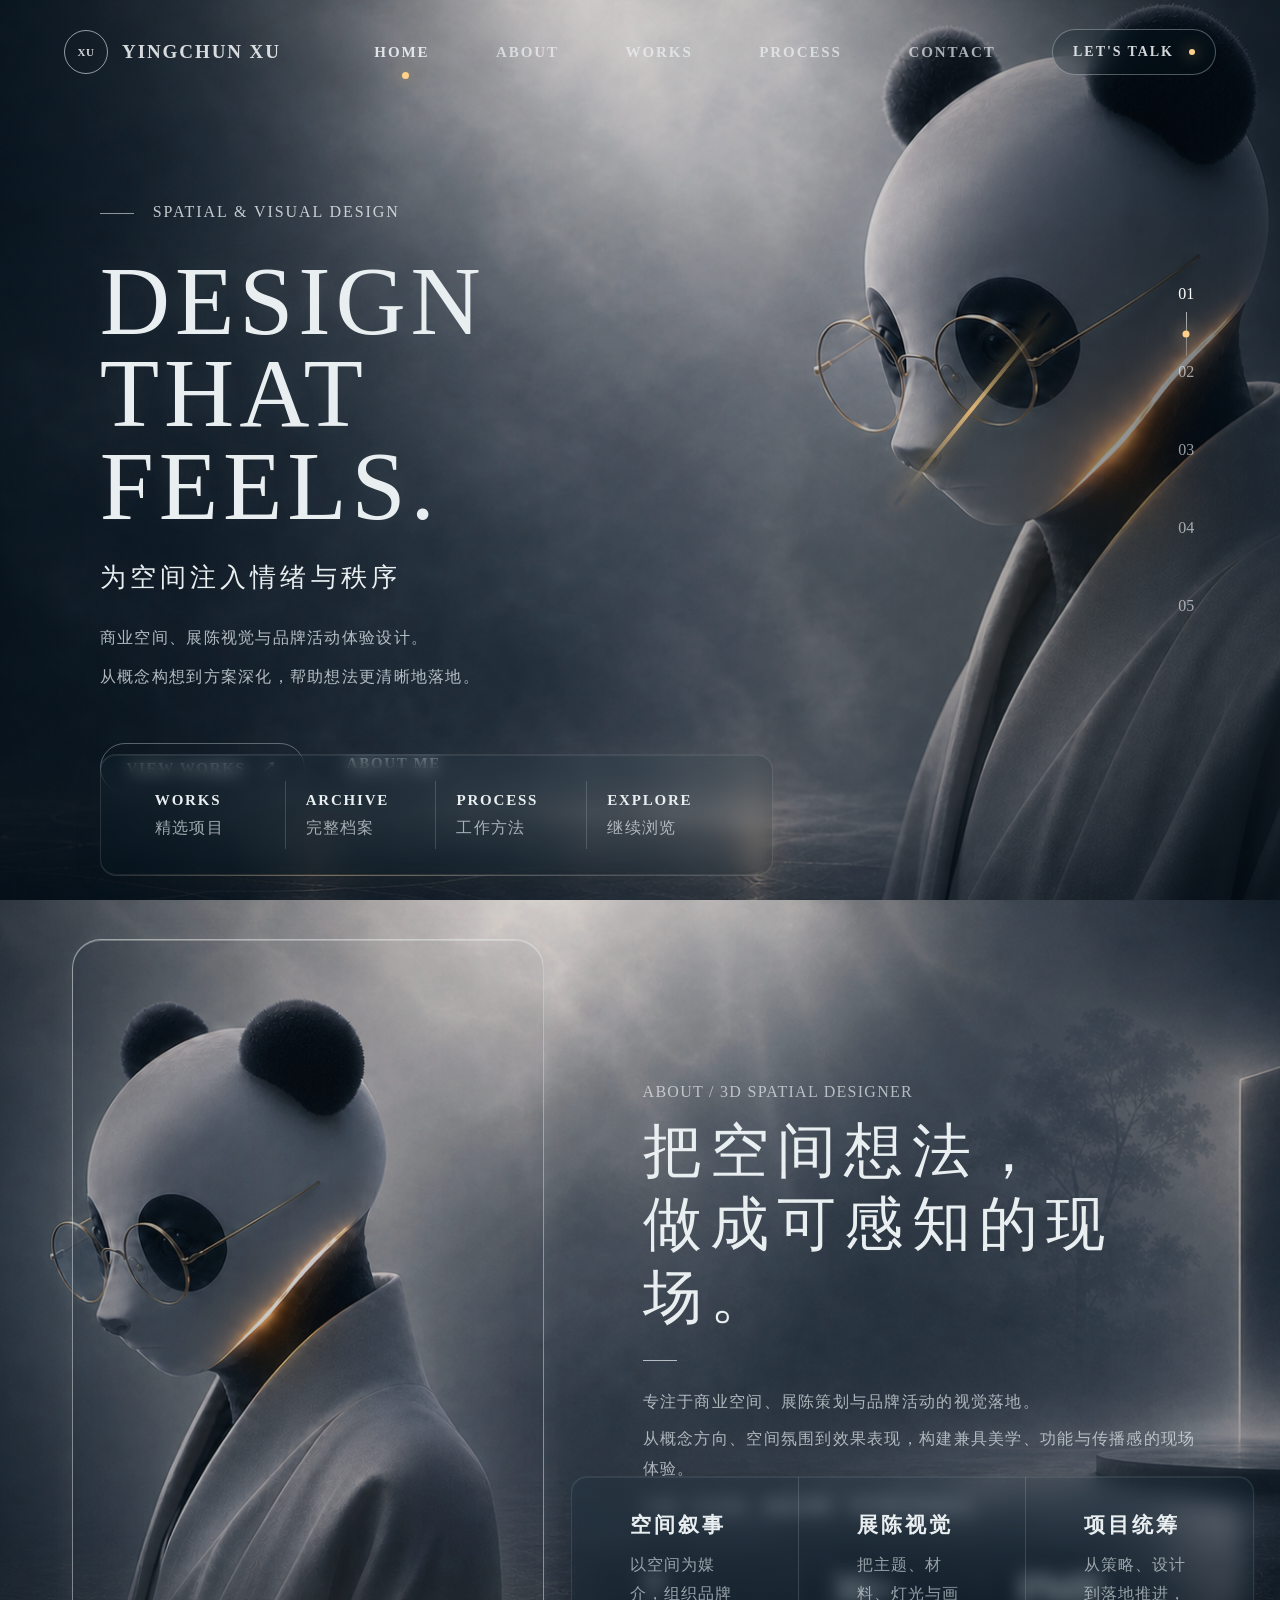
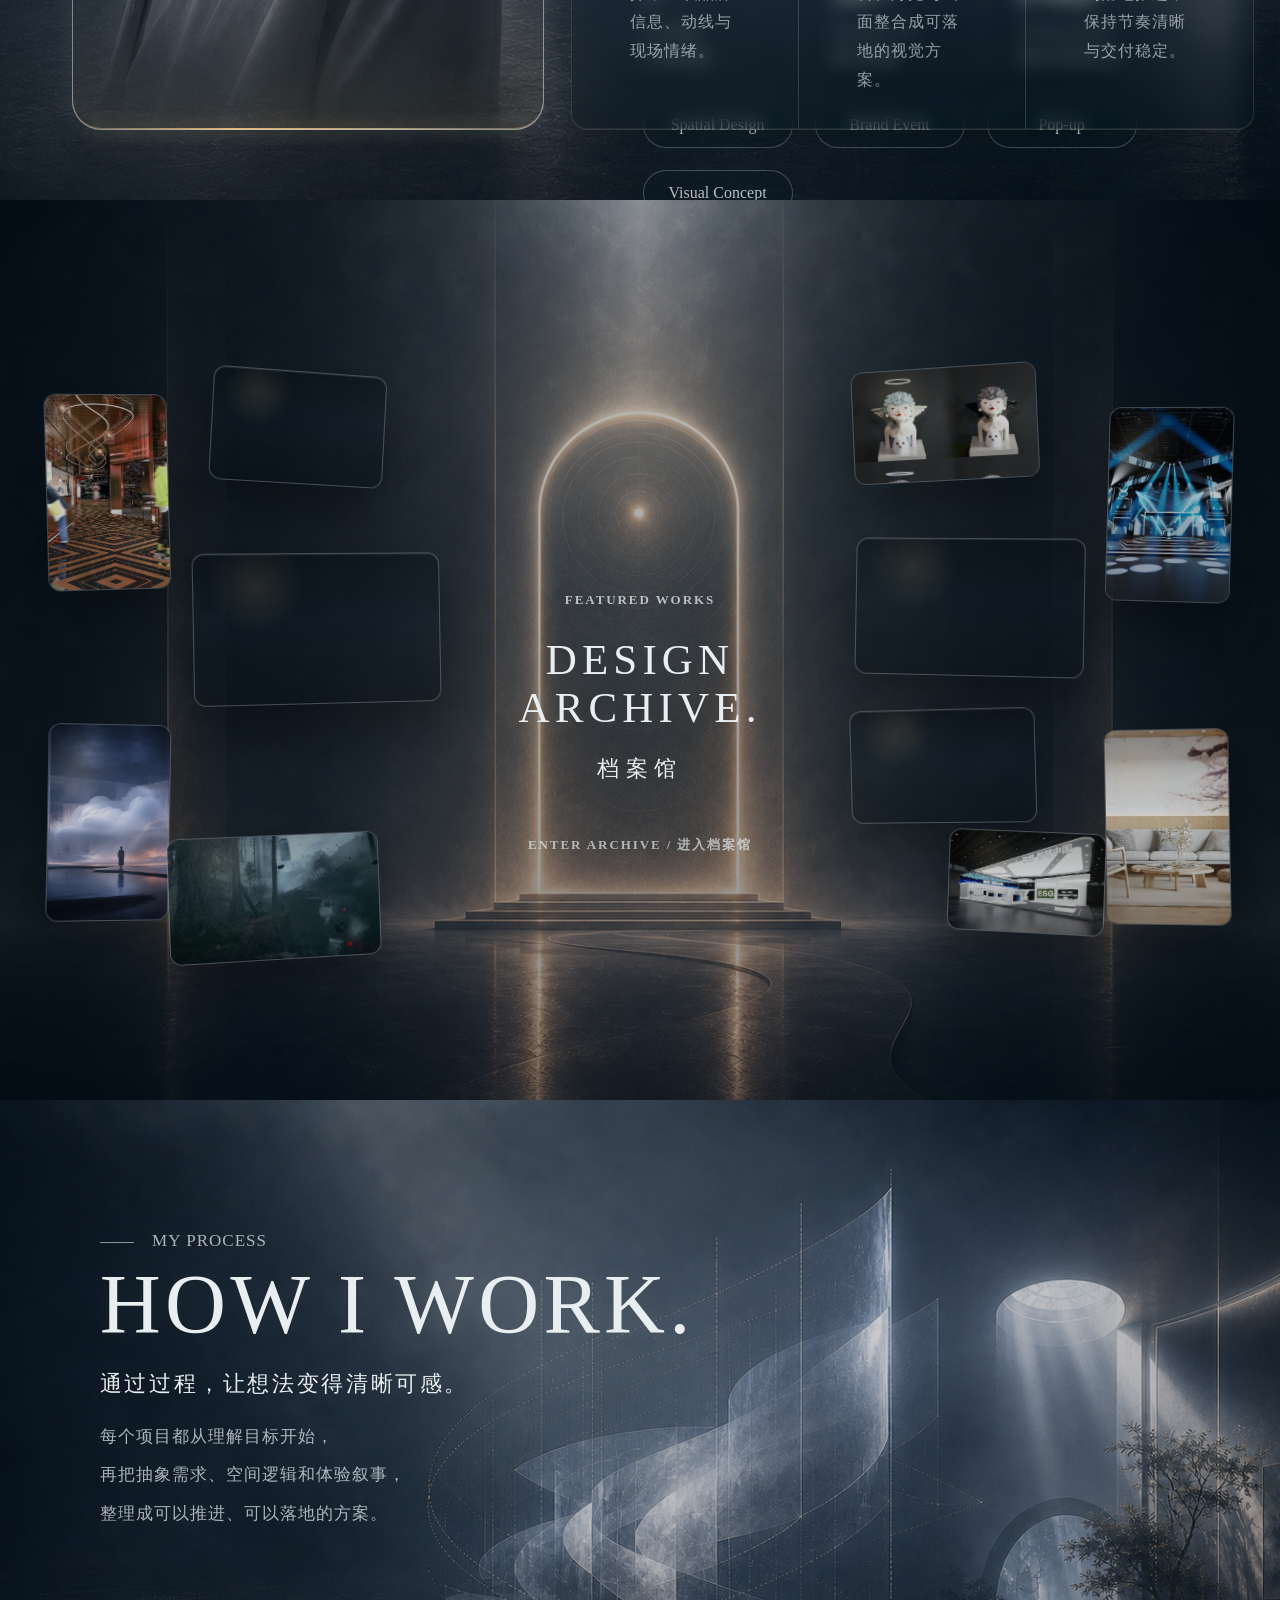
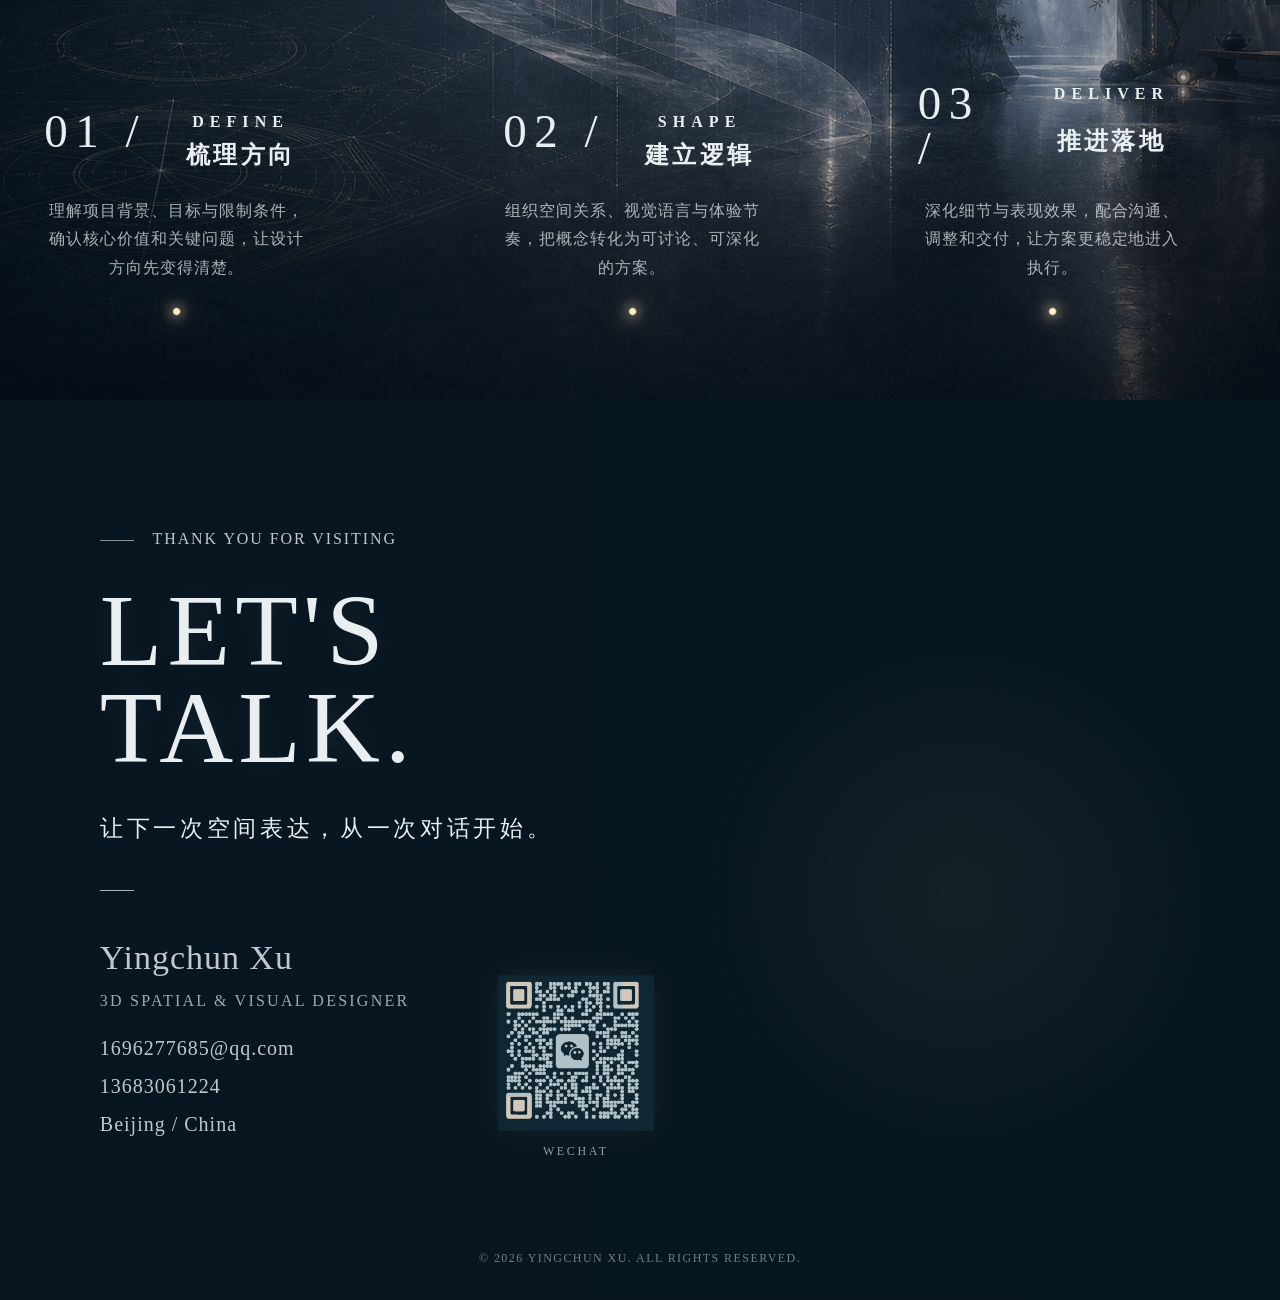
==== index.html @ 5edb61c0 "Initial website upload" ====
<!doctype html>
<html lang="zh-CN">
  <head>
    <meta charset="UTF-8" />
    <meta name="viewport" content="width=device-width, initial-scale=1.0" />
    <title>Yingchun Xu | Spatial & Visual Designer</title>
    <link rel="preload" as="image" href="assets/generated/home-bg-clean-v3.png" fetchpriority="high" />
    <link rel="stylesheet" href="styles.css" />
  </head>
  <body>
    <header class="site-header">
      <a class="brand" href="#home" aria-label="Yingchun Xu home">
        <span class="brand-mark">XU</span>
        <span>YINGCHUN XU</span>
      </a>
      <nav class="main-nav" aria-label="Main navigation">
        <a href="#home">HOME</a>
        <a href="#about">ABOUT</a>
        <a href="#works">WORKS</a>
        <a href="#process">PROCESS</a>
        <a href="#contact">CONTACT</a>
      </nav>
      <a class="talk-link" href="#contact">LET'S TALK <i></i></a>
    </header>

    <aside class="page-index" aria-label="Page progress">
      <a href="#home" data-index="home">01</a>
      <a href="#about" data-index="about">02</a>
      <a href="#works" data-index="works">03</a>
      <a href="#process" data-index="process">04</a>
      <a href="#contact" data-index="contact">05</a>
    </aside>

    <main>
      <section id="home" class="screen home-screen" data-page="home">
        <img class="section-bg home-bg" src="assets/generated/home-bg-clean-v3.png" alt="" decoding="async" fetchpriority="high" />
        <div class="panda-effects" aria-hidden="true">
          <span class="glasses-sweep"></span>
          <span class="neck-breath"></span>
        </div>
        <div class="hero-copy">
          <p class="kicker"><span></span> SPATIAL &amp; VISUAL DESIGN</p>
          <h1 class="hover-title">DESIGN<br />THAT FEELS.</h1>
          <h2>为空间注入情绪与秩序</h2>
          <p class="body-copy">商业空间、展陈视觉与品牌活动体验设计。</p>
          <p class="body-copy">从概念构想到方案深化，帮助想法更清晰地落地。</p>
          <div class="hero-actions">
            <a class="pill-button glow-target" href="#works">VIEW WORKS <span>↗</span></a>
            <a class="line-button" href="#about">ABOUT ME</a>
          </div>
        </div>
        <div class="home-guide compact-guide" aria-label="Site guide">
          <a href="#works"><strong>WORKS</strong><span>精选项目</span></a>
          <a href="archive.html"><strong>ARCHIVE</strong><span>完整档案</span></a>
          <a href="#process"><strong>PROCESS</strong><span>工作方法</span></a>
          <a href="#about"><strong>EXPLORE</strong><span>继续浏览</span></a>
        </div>
      </section>

      <section id="about" class="screen about-screen" data-page="about">
        <img class="section-bg" src="assets/generated/about-bg-clean-v4.png" alt="" loading="lazy" decoding="async" />
        <span class="about-portrait-frame" aria-hidden="true"></span>
        <div class="about-copy">
          <p class="kicker">ABOUT / 3D SPATIAL DESIGNER</p>
          <h2 class="hover-title">把空间想法，<br />做成可感知的现场。</h2>
          <i class="short-rule"></i>
          <p>专注于商业空间、展陈策划与品牌活动的视觉落地。</p>
          <p>从概念方向、空间氛围到效果表现，构建兼具美学、功能与传播感的现场体验。</p>
          <p>让每一次呈现，都更清晰、更准确地被看见。</p>
          <div class="about-stats">
            <article><strong>7</strong><span>YEARS<br />行业经验</span></article>
            <article><strong>30+</strong><span>PROJECTS<br />项目经验</span></article>
            <article><strong>PMP</strong><span>CERTIFIED<br />项目管理认证</span></article>
          </div>
          <div class="tag-row">
            <span>Spatial Design</span>
            <span>Brand Event</span>
            <span>Pop-up</span>
            <span>Visual Concept</span>
          </div>
        </div>
        <div class="capability-panel">
          <article><strong>空间叙事</strong><p>以空间为媒介，组织品牌信息、动线与现场情绪。</p></article>
          <article><strong>展陈视觉</strong><p>把主题、材料、灯光与画面整合成可落地的视觉方案。</p></article>
          <article><strong>项目统筹</strong><p>从策略、设计到落地推进，保持节奏清晰与交付稳定。</p></article>
        </div>
      </section>

      <section id="works" class="screen works-screen" data-page="works">
        <img class="section-bg" src="assets/generated/works-door-clean.png" alt="" loading="lazy" decoding="async" />
        <button class="archive-gate glow-target" type="button" aria-label="Enter design archive">
          <span class="gate-dot"></span>
          <small>FEATURED WORKS</small>
          <strong class="hover-title">DESIGN<br />ARCHIVE.</strong>
          <em>档案馆</em>
          <b>ENTER ARCHIVE / 进入档案馆</b>
        </button>
        <div class="featured-cloud" aria-label="Featured works">
          <article class="work-card pos-1"><img src="assets/featured/optimized/work-01-stage.jpg" data-full="assets/featured/图片1.png" alt="Stage design featured work" loading="lazy" decoding="async" /><span>01 STAGE DESIGN</span><b>舞台视觉</b></article>
          <article class="work-card pos-2"><img src="assets/featured/optimized/work-02-retail.jpg" data-full="assets/featured/图片10.png" alt="Retail space featured work" loading="lazy" decoding="async" /><span>02 RETAIL SPACE</span><b>零售空间</b></article>
          <article class="work-card pos-3"><img src="assets/featured/optimized/work-03-concept.jpg" data-full="assets/featured/ChatGPT Image 2026年6月30日 18_37_00 (1).png" alt="Concept space featured work" loading="lazy" decoding="async" /><span>03 CONCEPT SPACE</span><b>概念空间</b></article>
          <article class="work-card pos-4"><img src="assets/featured/optimized/work-04-ue5.jpg" data-full="assets/featured/ChatGPT Image 2026年6月30日 17_38_54 (3).png" alt="UE5 vision featured work" loading="lazy" decoding="async" /><span>04 UE5 VISION</span><b>视觉实验</b></article>
          <article class="work-card pos-5"><img src="assets/featured/optimized/work-05-popup.jpg" data-full="assets/featured/movie_00378.png" alt="Pop-up store featured work" loading="lazy" decoding="async" /><span>05 POP-UP STORE</span><b>快闪体验</b></article>
          <article class="work-card pos-6"><img src="assets/featured/optimized/work-06-summit.jpg" data-full="assets/featured/图片13.png" alt="Summit space featured work" loading="lazy" decoding="async" /><span>06 SUMMIT SPACE</span><b>峰会空间</b></article>
          <article class="work-card pos-7"><img src="assets/featured/optimized/work-07-event.jpg" data-full="assets/featured/图片8.png" alt="Brand event featured work" loading="lazy" decoding="async" /><span>07 BRAND EVENT</span><b>品牌活动</b></article>
          <article class="work-card pos-8"><img src="assets/featured/optimized/work-08-culture.jpg" data-full="assets/featured/Camera0091_09_第二空间0001_0000(2).jpg" alt="Culture retail featured work" loading="lazy" decoding="async" /><span>08 CULTURE RETAIL</span><b>文化商业</b></article>
          <article class="work-card pos-9"><img src="assets/featured/optimized/work-09-experience.jpg" data-full="assets/featured/图片12.png" alt="Experience space featured work" loading="lazy" decoding="async" /><span>09 EXPERIENCE SPACE</span><b>体验空间</b></article>
          <article class="work-card pos-10"><img src="assets/featured/optimized/work-10-exhibition.jpg" data-full="assets/featured/图片11.png" alt="Exhibition space featured work" loading="lazy" decoding="async" /><span>10 EXHIBITION</span><b>展陈空间</b></article>
          <article class="work-card pos-11"><img src="assets/featured/optimized/work-11-installation.jpg" data-full="assets/featured/图片6.png" alt="Installation featured work" loading="lazy" decoding="async" /><span>11 INSTALLATION</span><b>艺术装置</b></article>
        </div>
      </section>

      <section id="process" class="screen process-screen" data-page="process">
        <img class="section-bg" src="assets/generated/process-bg-clean-v4.png" alt="" loading="lazy" decoding="async" />
        <div class="process-copy">
          <p class="kicker"><span></span> MY PROCESS</p>
          <h2 class="hover-title">HOW I WORK.</h2>
          <h3>通过过程，让想法变得清晰可感。</h3>
          <p>每个项目都从理解目标开始，</p>
          <p>再把抽象需求、空间逻辑和体验叙事，</p>
          <p>整理成可以推进、可以落地的方案。</p>
        </div>
        <div class="process-line"></div>
        <div class="steps">
          <article><span>01 /</span><strong>DEFINE</strong><b>梳理方向</b><p>理解项目背景、目标与限制条件，确认核心价值和关键问题，让设计方向先变得清楚。</p></article>
          <article><span>02 /</span><strong>SHAPE</strong><b>建立逻辑</b><p>组织空间关系、视觉语言与体验节奏，把概念转化为可讨论、可深化的方案。</p></article>
          <article><span>03 /</span><strong>DELIVER</strong><b>推进落地</b><p>深化细节与表现效果，配合沟通、调整和交付，让方案更稳定地进入执行。</p></article>
        </div>
      </section>

      <section id="contact" class="screen contact-screen" data-page="contact">
        <img class="section-bg" src="assets/generated/contact-clean.png" alt="" loading="lazy" decoding="async" />
        <div class="contact-copy">
          <p class="kicker"><span></span> THANK YOU FOR VISITING</p>
          <h2 class="hover-title">LET'S<br />TALK.</h2>
          <h3>让下一次空间表达，从一次对话开始。</h3>
          <i class="short-rule"></i>
          <div class="contact-grid">
            <div class="contact-info">
              <strong>Yingchun Xu</strong>
              <span>3D SPATIAL &amp; VISUAL DESIGNER</span>
              <a href="mailto:1696277685@qq.com">1696277685@qq.com</a>
              <a href="tel:13683061224">13683061224</a>
              <p>Beijing / China</p>
            </div>
            <div class="qr-card">
              <img src="assets/processed/wechat-qr-clean.png" alt="WeChat QR code" loading="lazy" decoding="async" />
              <span>WECHAT</span>
            </div>
          </div>
        </div>
        <footer>© 2026 YINGCHUN XU. ALL RIGHTS RESERVED.</footer>
      </section>
    </main>

    <div class="ripple-transition" aria-hidden="true"></div>
    <div class="work-lightbox" aria-hidden="true">
      <button class="work-lightbox-close" type="button" aria-label="Close preview">CLOSE</button>
      <img alt="" />
    </div>
    <script src="script.js"></script>
  </body>
</html>
---- styles.css ----
:root {
  --bg: #071722;
  --bg-2: #102736;
  --text: #e9eef0;
  --muted: rgba(232, 237, 240, 0.66);
  --faint: rgba(232, 237, 240, 0.26);
  --line: rgba(222, 231, 235, 0.19);
  --panel: rgba(8, 25, 36, 0.24);
  --panel-strong: rgba(9, 28, 40, 0.36);
  --gold: #ffd18a;
  --gold-soft: rgba(255, 209, 138, 0.5);
  --scene-filter: saturate(0.82) contrast(0.98) brightness(0.92);
  --serif: Didot, "Bodoni 72", "Times New Roman", "Noto Serif SC", SimSun, serif;
  --sans: "Trajan Pro", "Times New Roman", "Noto Serif SC", SimSun, serif;
}

* {
  box-sizing: border-box;
}

html {
  scroll-behavior: smooth;
  background: var(--bg);
}

body {
  margin: 0;
  color: var(--text);
  font-family: var(--serif);
  background:
    radial-gradient(circle at 50% 7%, rgba(173, 184, 188, 0.24), transparent 30%),
    radial-gradient(circle at 84% 76%, rgba(255, 209, 138, 0.08), transparent 26%),
    linear-gradient(140deg, #071722 0%, #102736 56%, #06131c 100%);
  overflow-x: hidden;
}

body.transitioning {
  overflow: hidden;
}

a {
  color: inherit;
  text-decoration: none;
}

img {
  display: block;
  max-width: 100%;
}

button {
  font: inherit;
}

.site-header {
  position: fixed;
  z-index: 20;
  top: 0;
  left: 0;
  right: 0;
  height: 104px;
  display: grid;
  grid-template-columns: 320px minmax(560px, 1fr) 230px;
  align-items: center;
  padding: 0 5vw;
  color: rgba(240, 244, 246, 0.88);
  letter-spacing: 0.12em;
  pointer-events: none;
}

.site-header a {
  pointer-events: auto;
}

.brand {
  display: inline-flex;
  align-items: center;
  gap: 14px;
  font-size: 19px;
  font-weight: 700;
  white-space: nowrap;
}

.brand-mark {
  width: 44px;
  height: 44px;
  border: 1px solid rgba(234, 240, 243, 0.6);
  border-radius: 50%;
  display: grid;
  place-items: center;
  font-size: 11px;
  letter-spacing: 0.04em;
  position: relative;
  transition: border-color 0.3s ease, box-shadow 0.3s ease, color 0.3s ease;
}

.brand:hover .brand-mark,
.glow-target:hover,
.talk-link:hover {
  border-color: rgba(255, 216, 156, 0.72);
  box-shadow: 0 0 22px rgba(255, 213, 146, 0.28), inset 0 0 22px rgba(255, 213, 146, 0.08);
}

.main-nav {
  justify-self: center;
  display: flex;
  gap: clamp(46px, 5.2vw, 98px);
  font-size: 15px;
  font-weight: 700;
}

.main-nav a {
  position: relative;
  opacity: 0.78;
  transition: opacity 0.25s ease;
}

.main-nav a.is-active,
.main-nav a:hover {
  opacity: 1;
}

.main-nav a.is-active::after {
  content: "";
  position: absolute;
  left: 50%;
  bottom: -18px;
  width: 7px;
  height: 7px;
  border-radius: 50%;
  background: var(--gold);
  box-shadow: 0 0 16px rgba(255, 210, 143, 0.85);
}

.talk-link {
  justify-self: end;
  min-width: 164px;
  height: 46px;
  border: 1px solid rgba(238, 244, 247, 0.32);
  border-radius: 999px;
  display: inline-flex;
  align-items: center;
  justify-content: center;
  gap: 15px;
  font-size: 14px;
  font-weight: 700;
  background: var(--panel);
  backdrop-filter: blur(12px);
}

.talk-link i {
  width: 6px;
  height: 6px;
  border-radius: 50%;
  background: var(--gold);
  box-shadow: 0 0 15px var(--gold);
}

.hover-title {
  transition: color 0.35s ease, text-shadow 0.35s ease;
}

.hover-title:hover {
  color: #ffe0ad;
  text-shadow: 0 0 22px rgba(255, 214, 151, 0.28);
}

.page-index {
  position: fixed;
  z-index: 18;
  top: 50%;
  right: 5.6vw;
  transform: translateY(-50%);
  display: flex;
  flex-direction: column;
  gap: 62px;
  align-items: center;
  font-size: 16px;
  color: rgba(237, 242, 245, 0.64);
}

.page-index a {
  width: 44px;
  line-height: 1;
  text-align: center;
  position: relative;
  transition: color 0.25s ease, transform 0.25s ease;
}

.page-index a.is-active {
  color: #fff;
  transform: none;
}

.page-index a.is-active::before {
  content: "";
  position: absolute;
  left: 50%;
  top: 26px;
  width: 1px;
  height: 44px;
  background: linear-gradient(rgba(235, 242, 246, 0.68), rgba(235, 242, 246, 0.28));
}

.page-index a.is-active::after {
  content: "";
  position: absolute;
  left: 50%;
  top: 48px;
  width: 7px;
  height: 7px;
  border-radius: 50%;
  background: var(--gold);
  box-shadow: 0 0 16px var(--gold);
  transform: translate(-50%, -50%);
}

.screen {
  min-height: 100svh;
  position: relative;
  isolation: isolate;
  overflow: hidden;
  padding: 130px 7.8vw 68px;
}

.section-bg {
  position: absolute;
  inset: 0;
  width: 100%;
  height: 100%;
  max-width: none;
  object-fit: cover;
  z-index: 0;
  filter: var(--scene-filter);
  opacity: 0.97;
}

.screen::after {
  content: "";
  position: absolute;
  inset: 0;
  z-index: 1;
  pointer-events: none;
  background:
    radial-gradient(circle at 50% 7%, rgba(237, 243, 246, 0.12), transparent 28%),
    radial-gradient(circle at 76% 68%, rgba(255, 210, 145, 0.07), transparent 24%),
    linear-gradient(90deg, rgba(4, 14, 22, 0.42), transparent 30%, transparent 67%, rgba(4, 14, 22, 0.44)),
    linear-gradient(180deg, rgba(7, 20, 30, 0.05), rgba(5, 16, 24, 0.18));
}

.kicker {
  margin: 0 0 34px;
  color: rgba(232, 238, 241, 0.82);
  letter-spacing: 0.12em;
  font-size: 16px;
  text-transform: uppercase;
}

.kicker span {
  display: inline-block;
  width: 34px;
  height: 1px;
  margin-right: 13px;
  vertical-align: middle;
  background: rgba(232, 238, 241, 0.58);
}

.short-rule {
  display: block;
  width: 34px;
  height: 1px;
  background: rgba(232, 238, 241, 0.72);
  margin: 26px 0;
}

.home-screen {
  display: flex;
  align-items: center;
  background: var(--bg);
}

.ambient {
  position: absolute;
  inset: 0;
  background: linear-gradient(90deg, rgba(5, 16, 24, 0.52) 0%, transparent 45%, rgba(6, 18, 27, 0.18) 100%);
  z-index: 2;
}

.home-bg {
  object-position: center;
}

.hero-copy,
.home-guide {
  position: relative;
  z-index: 3;
}

.hero-copy {
  width: min(42vw, 650px);
  padding-left: 0;
  margin-top: 34px;
}

.hero-copy h1,
.process-copy h2,
.contact-copy h2 {
  margin: 0;
  font-size: clamp(72px, 7.6vw, 150px);
  line-height: 0.95;
  font-weight: 400;
  letter-spacing: 0.05em;
  text-shadow: 0 0 28px rgba(255, 255, 255, 0.07);
}

.hero-copy h2 {
  margin: 28px 0 28px;
  font-size: clamp(24px, 2vw, 35px);
  font-weight: 400;
  letter-spacing: 0.16em;
}

.body-copy {
  margin: 9px 0;
  color: rgba(229, 237, 240, 0.76);
  font-size: clamp(16px, 1.05vw, 20px);
  line-height: 1.85;
  letter-spacing: 0.08em;
}

.hero-actions {
  display: flex;
  align-items: center;
  gap: 42px;
  margin-top: 52px;
  letter-spacing: 0.11em;
  font-size: 15px;
  font-weight: 700;
}

.pill-button {
  min-width: 205px;
  height: 50px;
  border: 1px solid rgba(235, 244, 247, 0.34);
  border-radius: 999px;
  display: inline-flex;
  align-items: center;
  justify-content: center;
  gap: 16px;
}

.line-button {
  padding-bottom: 8px;
  border-bottom: 1px solid rgba(236, 244, 247, 0.38);
}

.panda-effects {
  position: absolute;
  inset: 0;
  z-index: 4;
  pointer-events: none;
}

.glasses-sweep {
  display: none;
}

.glasses-sweep::before,
.glasses-sweep::after {
  content: "";
  position: absolute;
  width: 72px;
  height: 62px;
  border-radius: 50%;
  background:
    linear-gradient(108deg, transparent 32%, rgba(255,255,255,0) 42%, rgba(255,255,255,0.9) 49%, rgba(255,255,255,0.18) 54%, transparent 64%);
  background-size: 230% 100%;
  background-position: 135% 0;
  filter: blur(0.25px);
  mix-blend-mode: screen;
  opacity: 0;
  animation: lens-flash 5.4s ease-in-out infinite;
}

.glasses-sweep::before {
  left: 20px;
  top: 42px;
}

.glasses-sweep::after {
  left: 132px;
  top: 36px;
  animation-delay: 0.07s;
}

.neck-breath {
  position: absolute;
  right: 14.4vw;
  top: 45.2vh;
  width: 248px;
  height: 4px;
  transform: rotate(-51deg);
  border-radius: 999px;
  background: linear-gradient(90deg, transparent 4%, rgba(255, 205, 126, 0.82), transparent 96%);
  box-shadow: 0 0 18px rgba(255, 196, 111, 0.56);
  animation: neck-breathe 3.2s ease-in-out infinite;
}

.home-guide {
  position: absolute;
  left: 7.8vw;
  right: auto;
  bottom: 24px;
  width: min(52.6vw, 1080px);
  min-height: 122px;
  padding: 18px 34px;
  border: 1px solid rgba(232, 239, 242, 0.12);
  border-radius: 16px;
  display: grid;
  grid-template-columns: repeat(4, 1fr);
  align-items: center;
  background:
    linear-gradient(180deg, rgba(35, 59, 72, 0.1), rgba(5, 18, 28, 0.18)),
    rgba(8, 25, 36, 0.08);
  backdrop-filter: blur(9px) saturate(1.08);
  box-shadow:
    inset 0 1px 0 rgba(238, 244, 247, 0.08),
    inset 0 -1px 0 rgba(255, 210, 145, 0.1),
    0 10px 28px rgba(0, 0, 0, 0.1);
  isolation: isolate;
}

.home-guide::before {
  content: none;
}

.home-guide::after {
  content: "";
  position: absolute;
  left: 16px;
  right: 22px;
  bottom: -1px;
  height: 1px;
  background: linear-gradient(90deg, transparent, rgba(255, 211, 145, 0.32), rgba(238, 244, 247, 0.12), transparent);
  box-shadow: 0 0 18px rgba(255, 202, 126, 0.18);
  pointer-events: none;
}

.home-guide a {
  min-height: 68px;
  padding: 0 20px;
  border-right: 1px solid rgba(232, 239, 242, 0.18);
  display: flex;
  flex-direction: column;
  justify-content: center;
  gap: 9px;
}

.home-guide a:last-child {
  border-right: 0;
}

.home-guide strong {
  font-size: 15px;
  letter-spacing: 0.12em;
}

.home-guide span {
  color: rgba(235, 241, 244, 0.66);
  letter-spacing: 0.08em;
}

.about-screen {
  display: block;
  background: var(--bg);
}

.about-portrait-frame {
  content: "";
  position: absolute;
  z-index: 3;
  left: 5.6vw;
  top: 4.3vh;
  width: 36.9vw;
  height: 87.9vh;
  border: 1px solid rgba(232, 239, 242, 0.46);
  border-radius: 29px;
  pointer-events: none;
  background:
    linear-gradient(90deg, rgba(6, 20, 31, 0.14), rgba(255, 255, 255, 0.015) 42%, rgba(6, 20, 31, 0.03)),
    linear-gradient(180deg, transparent 76%, rgba(255, 206, 132, 0.08) 100%);
  box-shadow:
    inset 0 1px 0 rgba(255, 255, 255, 0.26),
    inset 0 -1px 0 rgba(255, 210, 145, 0.34),
    inset 0 0 46px rgba(232, 239, 242, 0.035),
    0 0 26px rgba(232, 239, 242, 0.07);
}

.about-portrait-frame::before,
.about-portrait-frame::after {
  content: "";
  position: absolute;
  pointer-events: none;
}

.about-portrait-frame::before {
  inset: -1px;
  border-radius: inherit;
  background:
    linear-gradient(115deg, rgba(255, 255, 255, 0.24), transparent 24%, transparent 70%, rgba(255, 255, 255, 0.18)),
    linear-gradient(180deg, rgba(255, 255, 255, 0.11), transparent 18%, transparent 82%, rgba(255, 208, 135, 0.14));
  opacity: 0.46;
  mask: linear-gradient(#000 0 0) content-box, linear-gradient(#000 0 0);
  -webkit-mask: linear-gradient(#000 0 0) content-box, linear-gradient(#000 0 0);
  mask-composite: exclude;
  -webkit-mask-composite: xor;
  padding: 1px;
}

.about-portrait-frame::after {
  left: 16px;
  right: 16px;
  bottom: -1px;
  height: 2px;
  border-radius: 999px;
  background: linear-gradient(90deg, transparent, rgba(255, 210, 142, 0.75), rgba(255, 232, 190, 0.44), transparent);
  box-shadow:
    0 0 18px rgba(255, 205, 126, 0.5),
    0 16px 34px rgba(255, 197, 112, 0.2);
}

.about-copy,
.capability-panel {
  position: relative;
  z-index: 4;
}

.about-screen .section-bg {
  object-position: center;
}

.about-screen::after {
  background:
    radial-gradient(circle at 51% 5%, rgba(237, 243, 246, 0.12), transparent 28%),
    linear-gradient(90deg, rgba(4, 15, 24, 0.22), transparent 38%, rgba(4, 15, 24, 0.22));
}

.about-copy {
  position: absolute;
  left: 50.2vw;
  top: 18.8vh;
  width: min(44vw, 820px);
}

.about-copy h2 {
  margin: 0;
  font-size: clamp(42px, 4.6vw, 78px);
  line-height: 1.24;
  font-weight: 400;
  letter-spacing: 0.14em;
}

.about-copy p {
  max-width: 740px;
  margin: 8px 0;
  color: rgba(230, 237, 240, 0.7);
  font-size: clamp(16px, 1.03vw, 19px);
  line-height: 1.85;
  letter-spacing: 0.08em;
}

.about-stats {
  margin: 48px 0 32px;
  display: grid;
  grid-template-columns: repeat(3, 1fr);
  max-width: 760px;
}

.about-stats article {
  border-right: 1px solid rgba(235, 241, 244, 0.22);
  padding-right: 34px;
  margin-right: 34px;
}

.about-stats article:last-child {
  border-right: 0;
}

.about-stats strong {
  display: block;
  font-size: clamp(42px, 3vw, 62px);
  line-height: 1;
  font-weight: 400;
}

.about-stats span {
  display: block;
  margin-top: 9px;
  color: rgba(230, 237, 240, 0.58);
  line-height: 1.55;
  letter-spacing: 0.08em;
}

.tag-row {
  display: flex;
  flex-wrap: wrap;
  gap: 22px;
}

.tag-row span {
  min-width: 150px;
  height: 46px;
  border: 1px solid rgba(235, 241, 244, 0.24);
  border-radius: 999px;
  display: grid;
  place-items: center;
  color: rgba(235, 241, 244, 0.76);
  background: var(--panel);
}

.capability-panel {
  position: absolute;
  left: 44.6vw;
  right: 2vw;
  bottom: 7.8vh;
  width: auto;
  min-height: 150px;
  border: 1px solid rgba(232, 239, 242, 0.11);
  border-radius: 16px;
  display: grid;
  grid-template-columns: repeat(3, 1fr);
  background:
    linear-gradient(180deg, rgba(35, 59, 72, 0.1), rgba(5, 18, 28, 0.2)),
    rgba(8, 25, 36, 0.09);
  backdrop-filter: blur(9px) saturate(1.08);
  box-shadow:
    inset 0 1px 0 rgba(238, 244, 247, 0.08),
    inset 0 -1px 0 rgba(255, 210, 145, 0.09),
    0 10px 28px rgba(0, 0, 0, 0.1);
  isolation: isolate;
}

.capability-panel::before {
  content: none;
}

.capability-panel article {
  padding: 34px 58px;
  border-right: 1px solid rgba(232, 239, 242, 0.16);
}

.capability-panel article:last-child {
  border-right: 0;
}

.capability-panel strong {
  font-size: 21px;
  letter-spacing: 0.14em;
}

.capability-panel p {
  margin: 12px 0 0;
  color: rgba(230, 237, 240, 0.62);
  line-height: 1.8;
  letter-spacing: 0.06em;
}

.works-screen {
  padding: 0;
}

.works-screen::after {
  background:
    radial-gradient(circle at 50% 22%, rgba(255, 214, 151, 0.1), transparent 20%),
    linear-gradient(90deg, rgba(4, 15, 24, 0.52), transparent 31%, transparent 69%, rgba(4, 15, 24, 0.52)),
    linear-gradient(180deg, rgba(4, 15, 24, 0.18), rgba(4, 15, 24, 0.36));
}

.archive-gate {
  position: absolute;
  z-index: 5;
  left: 50%;
  top: 50%;
  width: 300px;
  height: 490px;
  transform: translate(-50%, -43%);
  border: 0;
  background: transparent;
  color: var(--text);
  cursor: pointer;
  display: flex;
  flex-direction: column;
  align-items: center;
  justify-content: center;
  letter-spacing: 0.12em;
}

.archive-gate .gate-dot {
  position: absolute;
  top: 44px;
  left: 50%;
  transform: translateX(-50%);
  width: 10px;
  height: 10px;
  margin-bottom: 0;
  border-radius: 50%;
  background: transparent;
  box-shadow: none;
  opacity: 0;
  animation: none;
}

.archive-gate small {
  margin-top: 78px;
  color: rgba(232, 238, 241, 0.74);
  font-size: 13px;
  font-weight: 700;
}

.archive-gate strong {
  display: block;
  margin-top: 28px;
  font-size: 43px;
  line-height: 1.12;
  font-weight: 400;
  letter-spacing: 0.12em;
}

.archive-gate em {
  margin-top: 22px;
  font-style: normal;
  font-size: 22px;
  letter-spacing: 0.3em;
}

.archive-gate b {
  margin-top: 52px;
  font-size: 13px;
  color: rgba(232, 238, 241, 0.68);
}

.featured-cloud {
  position: absolute;
  inset: 0;
  z-index: 4;
  pointer-events: none;
  perspective: 1200px;
}

.work-card {
  position: absolute;
  border: 1px solid rgba(235, 241, 244, 0.24);
  border-radius: 12px;
  overflow: hidden;
  background: rgba(8, 24, 35, 0.28);
  box-shadow:
    0 22px 54px rgba(0, 0, 0, 0.34),
    inset 0 1px 0 rgba(255, 255, 255, 0.12);
  pointer-events: auto;
  cursor: zoom-in;
  transform: var(--card-transform, none);
  transform-origin: center;
  animation: work-card-float 7.5s ease-in-out infinite;
  transition: transform 0.35s ease, filter 0.35s ease, opacity 0.35s ease, box-shadow 0.35s ease;
}

.work-card::after {
  content: "";
  position: absolute;
  inset: 0;
  background:
    linear-gradient(180deg, rgba(0, 0, 0, 0.2), transparent 44%, rgba(0, 0, 0, 0.2)),
    radial-gradient(circle at 25% 20%, rgba(255, 209, 138, 0.12), transparent 22%);
  pointer-events: none;
  transition: background 0.35s ease;
}

.work-card:hover {
  filter: brightness(1.14);
  animation-play-state: paused;
  transform: translateY(-6px) translateZ(18px) var(--card-transform, none);
  box-shadow:
    0 28px 68px rgba(0, 0, 0, 0.38),
    0 0 28px rgba(255, 213, 146, 0.12),
    inset 0 1px 0 rgba(255, 255, 255, 0.16);
}

.work-card:hover::after {
  background:
    linear-gradient(180deg, rgba(0, 0, 0, 0.5), transparent 42%, rgba(0, 0, 0, 0.56)),
    radial-gradient(circle at 25% 20%, rgba(255, 209, 138, 0.2), transparent 24%);
}

.work-card img {
  width: 100%;
  height: 100%;
  max-width: none;
  object-fit: cover;
  opacity: 0.82;
}

.work-card span,
.work-card b {
  display: none;
}

.work-card span {
  bottom: 44px;
  font-size: 13px;
  font-weight: 700;
  letter-spacing: 0.08em;
}

.work-card b {
  bottom: 20px;
  font-size: 16px;
  letter-spacing: 0.08em;
}

.pos-1 { left: 3.8vw; top: 21.5%; width: 9.2vw; height: 15.3vw; z-index: 3; --card-transform: perspective(1200px) rotateY(6deg) rotateZ(-1.5deg); animation-delay: -0.6s; }
.pos-2 { left: 16.7vw; top: 19%; width: 13.3vw; height: 8.8vw; z-index: 4; --card-transform: perspective(1200px) rotateY(5deg) rotateZ(3deg); animation-delay: -2.1s; }
.pos-3 { left: 15.4vw; top: 39.2%; width: 19vw; height: 11.8vw; z-index: 6; --card-transform: perspective(1200px) rotateY(4.5deg) rotateZ(-1deg); animation-delay: -1.4s; }
.pos-4 { left: 3.9vw; top: 58.2%; width: 9.2vw; height: 15.4vw; z-index: 3; --card-transform: perspective(1200px) rotateY(6deg) rotateZ(1deg); animation-delay: -3.2s; }
.pos-5 { left: 13.4vw; top: 70.5%; width: 16.2vw; height: 9.8vw; z-index: 5; --card-transform: perspective(1200px) rotateY(5deg) rotateZ(-2deg); animation-delay: -4.4s; }
.pos-6 { right: 19.2vw; top: 18.6%; width: 14.2vw; height: 8.9vw; z-index: 8; --card-transform: perspective(1200px) rotateY(-5deg) rotateZ(-2.5deg); animation-delay: -1.8s; }
.pos-6 img { object-position: center top; }
.pos-7 { right: 15.5vw; top: 37.5%; width: 17.6vw; height: 10.8vw; z-index: 6; --card-transform: perspective(1200px) rotateY(-4.5deg) rotateZ(1deg); animation-delay: -3.8s; }
.pos-8 { right: 4vw; top: 23%; width: 9.4vw; height: 15.2vw; z-index: 3; --card-transform: perspective(1200px) rotateY(-6deg) rotateZ(1.5deg); animation-delay: -2.8s; }
.pos-9 { right: 4.1vw; top: 58.8%; width: 9.4vw; height: 15.3vw; z-index: 3; --card-transform: perspective(1200px) rotateY(-6deg) rotateZ(-1deg); animation-delay: -5.1s; }
.pos-10 { right: 19.3vw; top: 56.5%; width: 14.2vw; height: 8.9vw; z-index: 5; --card-transform: perspective(1200px) rotateY(-5deg) rotateZ(-1.5deg); animation-delay: -0.9s; }
.pos-11 { right: 13.9vw; top: 70.1%; width: 12vw; height: 8vw; z-index: 7; --card-transform: perspective(1200px) rotateY(-4deg) rotateZ(2deg); animation-delay: -4.8s; }

.process-screen {
  background: var(--bg);
}

.process-screen .section-bg {
  object-position: center;
}

.process-screen::after {
  background:
    radial-gradient(circle at 54% 7%, rgba(237, 243, 246, 0.11), transparent 30%),
    linear-gradient(90deg, rgba(4, 15, 24, 0.3), rgba(4, 15, 24, 0.08) 58%, rgba(4, 15, 24, 0.2));
}

.process-copy,
.steps,
.process-line {
  position: relative;
  z-index: 3;
}

.process-copy {
  max-width: 620px;
  margin-top: -12px;
}

.process-copy h2 {
  font-size: clamp(68px, 6.6vw, 122px);
}

.process-copy h3 {
  margin: 24px 0 24px;
  font-size: clamp(20px, 1.7vw, 29px);
  font-weight: 400;
  letter-spacing: 0.12em;
}

.process-copy p {
  margin: 8px 0;
  max-width: 620px;
  color: rgba(232, 238, 241, 0.72);
  font-size: 17px;
  line-height: 1.8;
  letter-spacing: 0.06em;
}

.process-line {
  display: none;
}

.steps {
  position: absolute;
  left: 0;
  right: 0;
  bottom: 118px;
  height: 170px;
  display: block;
}

.steps article {
  position: absolute;
  bottom: 0;
  width: min(21vw, 420px);
  padding-top: 0;
  display: grid;
  grid-template-columns: auto auto;
  justify-items: center;
  justify-content: center;
  column-gap: 22px;
}

.steps article:nth-child(1) {
  left: 13.8vw;
  transform: translateX(-50%);
}

.steps article:nth-child(2) {
  left: 49.4vw;
  transform: translateX(-50%);
}

.steps article:nth-child(3) {
  left: 82.2vw;
  transform: translateX(-50%);
}

.steps article::before {
  content: none;
}

.steps article::after {
  content: "";
  position: absolute;
  left: 50%;
  bottom: -34px;
  width: 9px;
  height: 9px;
  border-radius: 50%;
  background: radial-gradient(circle, #fff3d2 0 18%, #ffe1ad 45%, rgba(255, 210, 142, 0.1) 72%);
  box-shadow:
    0 0 13px rgba(255, 246, 220, 0.92),
    0 0 30px rgba(255, 212, 145, 0.74),
    0 0 62px rgba(255, 177, 88, 0.36);
  transform: translateX(-50%);
}

.steps span {
  grid-row: 1 / 3;
  margin-right: 0;
  font-size: 47px;
  line-height: 0.95;
  letter-spacing: 0.16em;
}

.steps strong {
  display: block;
  grid-column: 2;
  padding-top: 4px;
  font-size: 16px;
  letter-spacing: 0.38em;
  text-align: left;
}

.steps b {
  display: block;
  grid-column: 2;
  margin-top: 8px;
  font-size: 24px;
  letter-spacing: 0.14em;
  text-align: left;
}

.steps p {
  grid-column: 1 / -1;
  max-width: 340px;
  margin: 26px auto 0;
  color: rgba(232, 238, 241, 0.72);
  line-height: 1.78;
  letter-spacing: 0.06em;
  text-align: center;
}

.contact-screen {
  background: var(--bg);
}

.contact-screen .section-bg {
  object-position: center;
}

.contact-screen::after {
  background:
    radial-gradient(circle at 75% 55%, rgba(255, 209, 138, 0.06), transparent 24%),
    linear-gradient(90deg, rgba(5, 17, 25, 0.26), rgba(5, 17, 25, 0.2) 44%, rgba(5, 17, 25, 0.08));
}

.contact-copy {
  position: relative;
  z-index: 3;
  width: min(45vw, 720px);
}

.contact-copy h2 {
  font-size: clamp(80px, 8vw, 145px);
}

.contact-copy h3 {
  margin: 36px 0 46px;
  font-size: clamp(21px, 1.8vw, 32px);
  font-weight: 400;
  letter-spacing: 0.16em;
}

.contact-grid {
  display: grid;
  grid-template-columns: minmax(280px, 360px) 156px;
  gap: 38px;
  align-items: center;
}

.contact-info {
  display: flex;
  flex-direction: column;
  gap: 15px;
  color: rgba(233, 239, 242, 0.82);
  font-size: 20px;
  letter-spacing: 0.05em;
}

.contact-info strong {
  font-size: 34px;
  font-weight: 400;
}

.contact-info span {
  margin-bottom: 12px;
  color: rgba(233, 239, 242, 0.68);
  font-size: 16px;
  letter-spacing: 0.14em;
}

.contact-info p {
  margin: 0;
}

.qr-card {
  border: 0;
  border-radius: 0;
  padding: 0;
  text-align: center;
  background: transparent;
  backdrop-filter: none;
  justify-self: start;
  align-self: start;
  margin-top: 58px;
}

.qr-card img {
  width: 156px;
  margin: 0;
  opacity: 0.88;
  filter: drop-shadow(0 0 18px rgba(255, 213, 146, 0.08));
}

.qr-card span {
  display: block;
  margin-top: 13px;
  color: rgba(233, 239, 242, 0.62);
  font-size: 12px;
  letter-spacing: 0.22em;
}

footer {
  position: absolute;
  z-index: 3;
  left: 0;
  right: 0;
  bottom: 34px;
  text-align: center;
  color: rgba(232, 238, 241, 0.48);
  font-size: 12px;
  letter-spacing: 0.12em;
}

.ripple-transition {
  position: fixed;
  inset: 0;
  z-index: 100;
  pointer-events: none;
  opacity: 0;
  background: radial-gradient(circle at var(--ripple-x, 50%) var(--ripple-y, 50%), rgba(255, 229, 185, 0.18), rgba(8, 26, 38, 0.94) 62%);
}

.ripple-transition::before,
.ripple-transition::after {
  content: "";
  position: absolute;
  left: var(--ripple-x, 50%);
  top: var(--ripple-y, 50%);
  width: 18vmin;
  height: 18vmin;
  border: 1px solid rgba(255, 219, 166, 0.82);
  border-radius: 50%;
  transform: translate(-50%, -50%) scale(0.3);
  box-shadow: 0 0 38px rgba(255, 211, 145, 0.52), inset 0 0 40px rgba(255, 211, 145, 0.16);
}

body.transitioning .ripple-transition {
  opacity: 1;
  transition: opacity 0.2s ease;
}

body.transitioning .ripple-transition::before {
  animation: light-ripple 0.92s cubic-bezier(0.16, 0.84, 0.28, 1) forwards;
}

body.transitioning .ripple-transition::after {
  animation: light-ripple 0.92s 0.14s cubic-bezier(0.16, 0.84, 0.28, 1) forwards;
}

@keyframes pulse {
  0%, 100% { transform: scale(0.9); opacity: 0.72; }
  50% { transform: scale(1.35); opacity: 1; }
}

@keyframes light-ripple {
  to {
    transform: translate(-50%, -50%) scale(13);
    opacity: 0;
  }
}

@keyframes work-card-float {
  0%, 100% {
    transform: translateY(0) var(--card-transform, none);
  }
  50% {
    transform: translateY(-3px) var(--card-transform, none);
  }
}

@keyframes lens-flash {
  0%, 72%, 100% {
    opacity: 0;
    background-position: 135% 0;
  }
  76% {
    opacity: 0.86;
  }
  84% {
    opacity: 0.18;
    background-position: -80% 0;
  }
  88% {
    opacity: 0;
    background-position: -80% 0;
  }
}

@keyframes neck-breathe {
  0%, 100% {
    opacity: 0.42;
    filter: blur(0.2px);
    box-shadow: 0 0 10px rgba(255, 196, 111, 0.36);
  }
  50% {
    opacity: 1;
    filter: blur(0);
    box-shadow: 0 0 26px rgba(255, 203, 125, 0.82), 0 0 46px rgba(255, 180, 88, 0.34);
  }
}

@media (prefers-reduced-motion: reduce) {
  html {
    scroll-behavior: auto;
  }

  *,
  *::before,
  *::after {
    animation-duration: 0.001ms !important;
    animation-iteration-count: 1 !important;
    transition-duration: 0.001ms !important;
  }

  .work-card {
    animation: none;
  }
}

.work-lightbox {
  position: fixed;
  inset: 0;
  z-index: 80;
  display: none;
  place-items: center;
  padding: 7vh 7vw;
  background: rgba(3, 11, 17, 0.88);
  backdrop-filter: blur(18px);
}

.work-lightbox.is-open {
  display: grid;
}

.work-lightbox img {
  max-width: 88vw;
  max-height: 82vh;
  border: 1px solid rgba(232, 239, 242, 0.18);
  border-radius: 10px;
  object-fit: contain;
  box-shadow: 0 28px 80px rgba(0, 0, 0, 0.42);
}

.work-lightbox-close {
  position: absolute;
  right: 42px;
  top: 32px;
  min-width: 112px;
  height: 42px;
  border: 1px solid rgba(232, 239, 242, 0.26);
  border-radius: 999px;
  color: rgba(240, 244, 246, 0.9);
  background: var(--panel-strong);
  cursor: pointer;
  letter-spacing: 0.1em;
}

@media (max-width: 1180px) {
  .site-header {
    grid-template-columns: auto 1fr auto;
    padding: 0 28px;
  }

  .main-nav {
    gap: 26px;
  }

  .home-guide,
  .page-index {
    display: none;
  }

  .panda-effects {
    display: none;
  }

  .about-portrait-frame {
    left: 5vw;
    top: 4vh;
    width: 38vw;
    height: 88vh;
  }

  .capability-panel {
    grid-column: 1 / -1;
  }
}

@media (max-width: 760px) {
  .site-header {
    height: 74px;
    grid-template-columns: 1fr auto;
    gap: 10px;
    padding: 0 18px;
  }

  .brand {
    font-size: 15px;
    gap: 10px;
  }

  .brand-mark {
    width: 38px;
    height: 38px;
    font-size: 10px;
  }

  .main-nav {
    position: fixed;
    left: 16px;
    right: 16px;
    bottom: 14px;
    z-index: 21;
    justify-content: space-around;
    gap: 0;
    padding: 13px 12px;
    border: 1px solid rgba(232, 239, 242, 0.16);
    border-radius: 999px;
    background: rgba(6, 20, 30, 0.78);
    backdrop-filter: blur(16px);
    font-size: 11px;
  }

  .main-nav a.is-active::after {
    bottom: -8px;
    width: 5px;
    height: 5px;
  }

  .talk-link {
    min-width: 112px;
    height: 38px;
    font-size: 11px;
  }

  .screen {
    min-height: 100svh;
    padding: 96px 22px 92px;
  }

  .hero-copy,
  .contact-copy {
    width: 100%;
  }

  .hero-copy h1,
  .process-copy h2,
  .contact-copy h2 {
    font-size: clamp(54px, 17vw, 84px);
  }

  .hero-copy h2,
  .contact-copy h3,
  .process-copy h3 {
    letter-spacing: 0.08em;
  }

  .hero-actions {
    gap: 22px;
    flex-wrap: wrap;
  }

  .about-screen {
    display: block;
  }

  .about-screen .section-bg {
    object-position: 30% center;
    opacity: 0.48;
  }

  .about-portrait-frame {
    display: none;
  }

  .about-copy,
  .capability-panel {
    position: relative;
    left: auto;
    right: auto;
    top: auto;
    bottom: auto;
    width: 100%;
  }

  .about-copy h2 {
    font-size: 38px;
  }

  .about-stats,
  .capability-panel {
    grid-template-columns: 1fr;
  }

  .about-stats article,
  .capability-panel article {
    border-right: 0;
    border-bottom: 1px solid rgba(232, 239, 242, 0.16);
    margin: 0;
    padding: 18px 0;
  }

  .capability-panel {
    margin-top: 26px;
    padding: 8px 22px;
    border: 1px solid rgba(232, 239, 242, 0.18);
    background: rgba(8, 26, 38, 0.28);
  }

  .tag-row span {
    min-width: auto;
    padding: 0 20px;
  }

  .works-screen {
    padding: 96px 18px 92px;
    min-height: auto;
  }

  .works-screen .section-bg {
    object-position: center;
  }

  .archive-gate {
    position: relative;
    left: auto;
    top: auto;
    transform: none;
    margin: 90px auto 34px;
    width: 250px;
    height: 360px;
  }

  .archive-gate strong {
    font-size: 34px;
  }

  .featured-cloud {
    position: relative;
    inset: auto;
    display: grid;
    grid-auto-flow: column;
    grid-auto-columns: 76vw;
    gap: 18px;
    overflow-x: auto;
    padding: 12px 0 20px;
    scroll-snap-type: x mandatory;
  }

  .work-card,
  .pos-1,
  .pos-2,
  .pos-3,
  .pos-4,
  .pos-5,
  .pos-6,
  .pos-7,
  .pos-8,
  .pos-9,
  .pos-10,
  .pos-11 {
    position: relative;
    inset: auto;
    width: auto;
    height: 48vw;
    transform: none;
    animation: none;
    scroll-snap-align: start;
  }

  .process-screen {
    min-height: auto;
  }

  .process-line {
    display: none;
  }

  .steps {
    position: relative;
    left: auto;
    right: auto;
    bottom: auto;
    display: grid;
    grid-template-columns: 1fr;
    gap: 24px;
    margin-top: 46px;
  }

  .steps article {
    position: relative;
    left: auto;
    bottom: auto;
    width: auto;
    transform: none;
    display: block;
    padding: 26px 0 0;
  }

  .steps span {
    font-size: 36px;
  }

  .contact-screen .section-bg {
    object-position: 66% center;
    opacity: 0.54;
  }

  .contact-grid {
    grid-template-columns: 1fr;
  }

  .qr-card {
    width: 178px;
  }

  footer {
    bottom: 78px;
    font-size: 10px;
  }
}
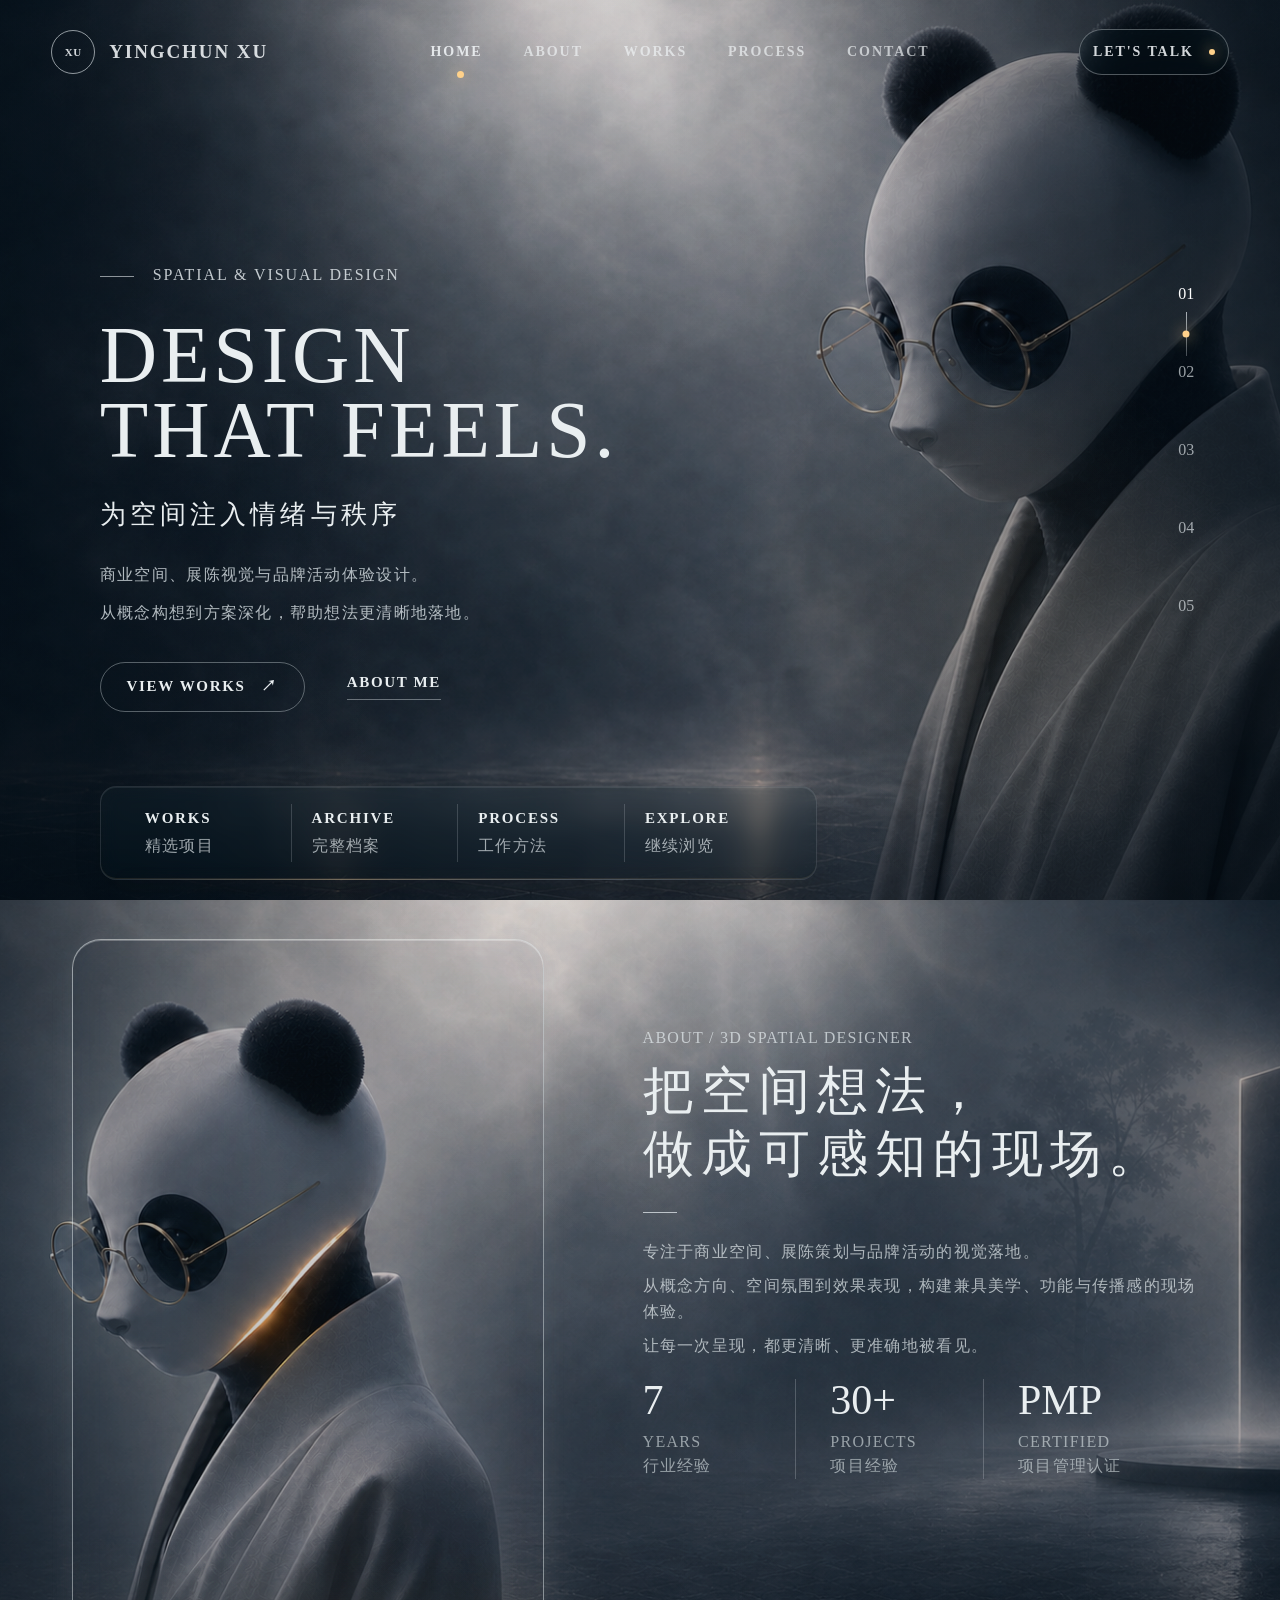
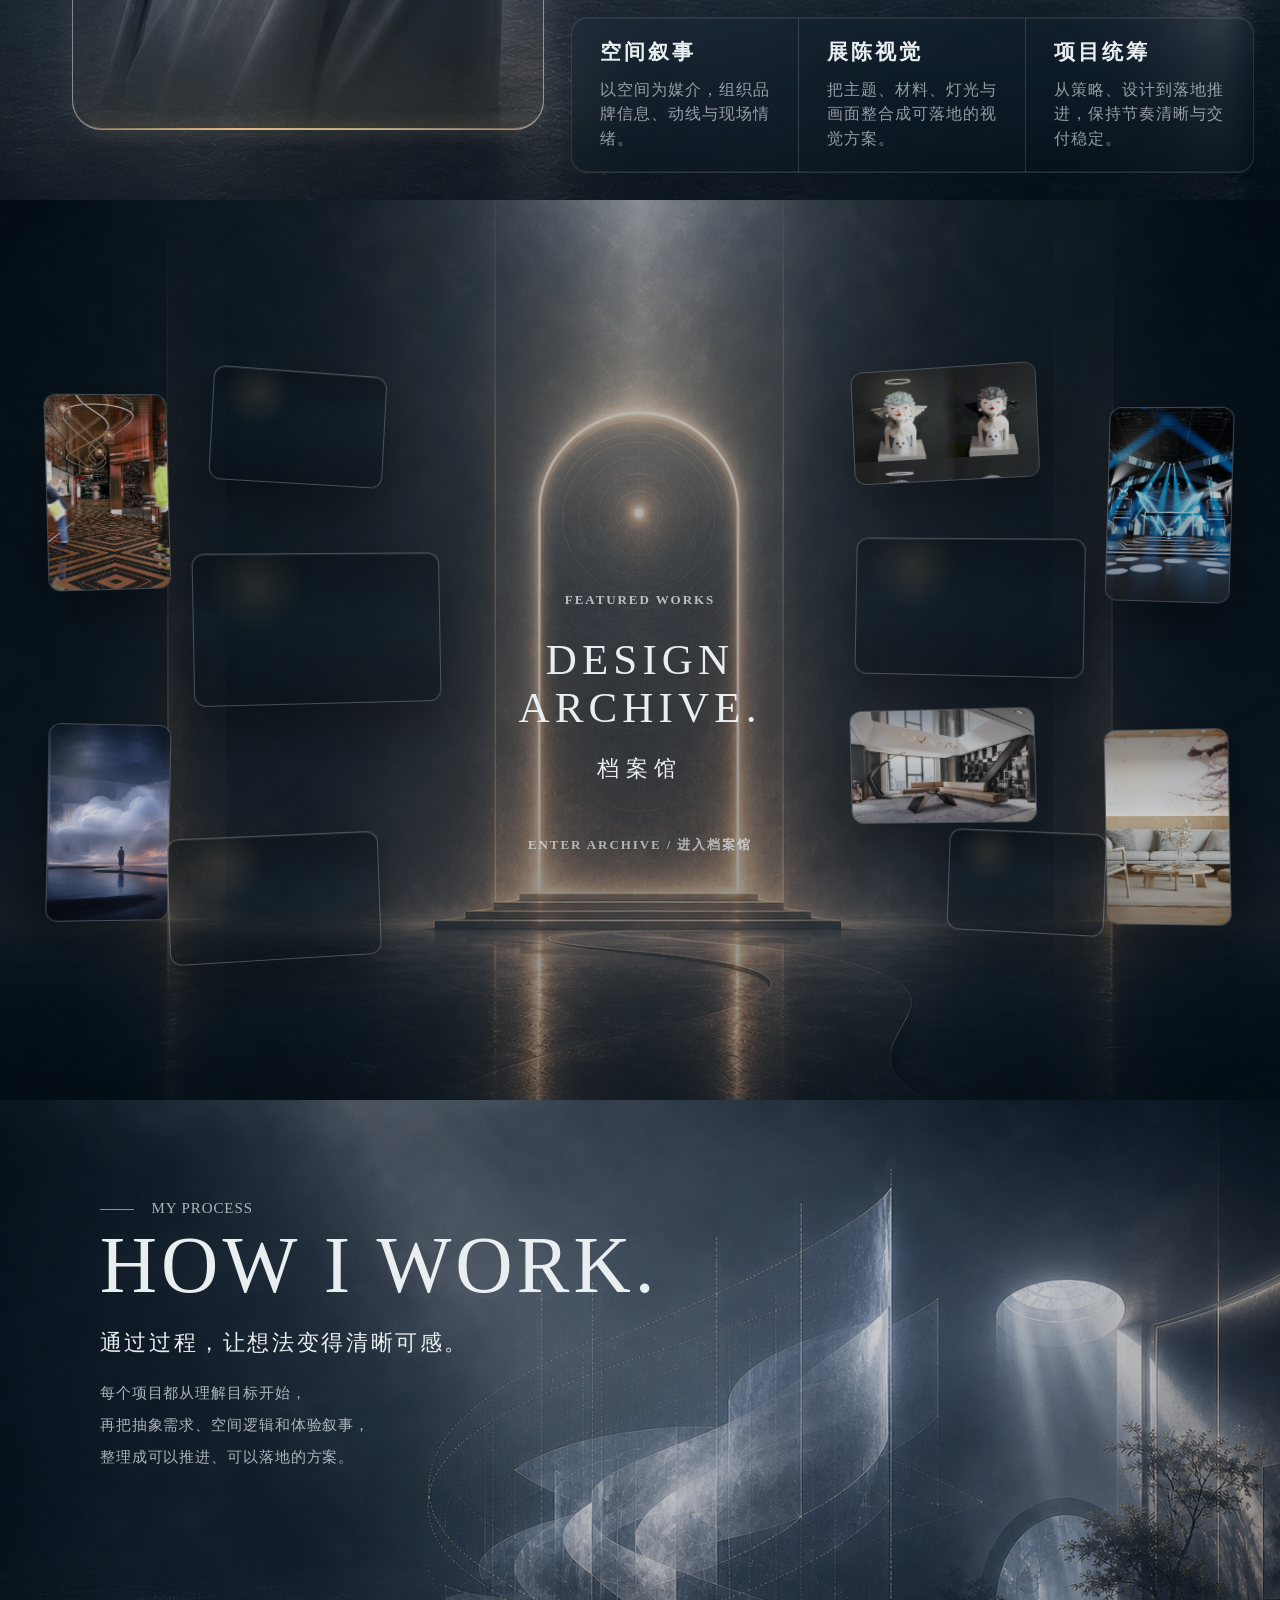
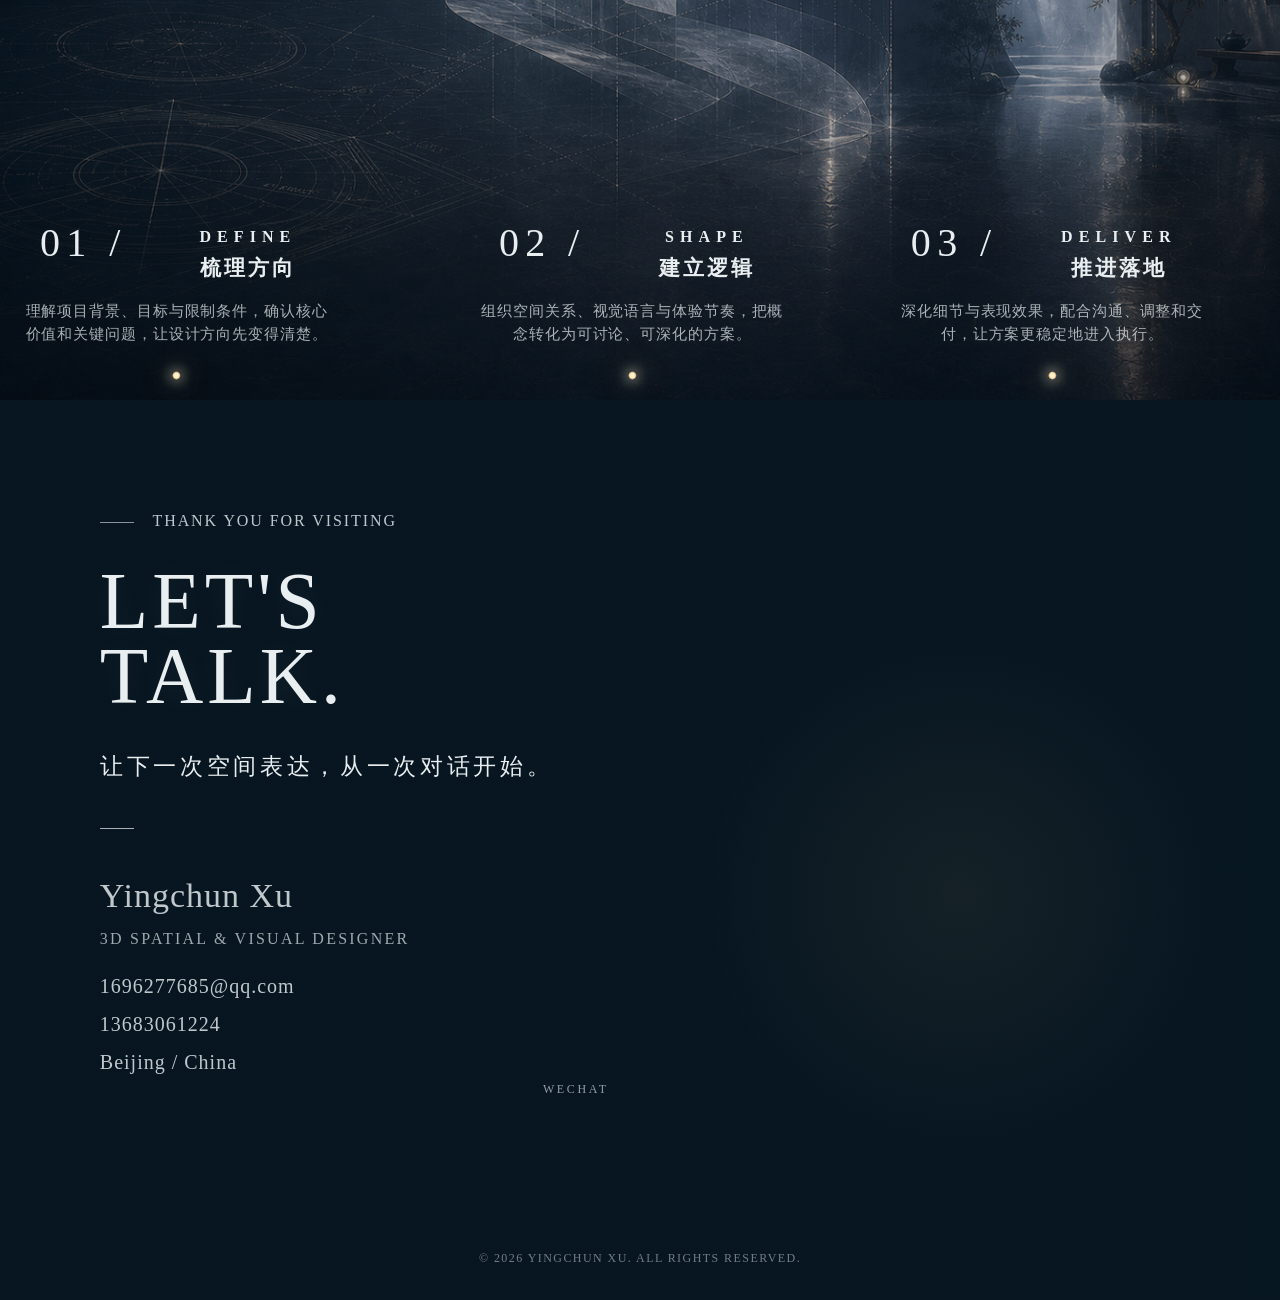
==== commit e5d42a13: "Fix responsive layout and publish watermarked archive media" ====
--- a/index.html
+++ b/index.html
@@ -4,7 +4,7 @@
     <meta charset="UTF-8" />
     <meta name="viewport" content="width=device-width, initial-scale=1.0" />
     <title>Yingchun Xu | Spatial & Visual Designer</title>
-    <link rel="preload" as="image" href="assets/generated/home-bg-clean-v3.png" fetchpriority="high" />
+    <link rel="preload" as="image" href="assets/generated/home-bg-no-light-ai.png" fetchpriority="high" />
     <link rel="stylesheet" href="styles.css" />
   </head>
   <body>
@@ -33,11 +33,7 @@
 
     <main>
       <section id="home" class="screen home-screen" data-page="home">
-        <img class="section-bg home-bg" src="assets/generated/home-bg-clean-v3.png" alt="" decoding="async" fetchpriority="high" />
-        <div class="panda-effects" aria-hidden="true">
-          <span class="glasses-sweep"></span>
-          <span class="neck-breath"></span>
-        </div>
+        <img class="section-bg home-bg" src="assets/generated/home-bg-no-light-ai.png" alt="" decoding="async" fetchpriority="high" />
         <div class="hero-copy">
           <p class="kicker"><span></span> SPATIAL &amp; VISUAL DESIGN</p>
           <h1 class="hover-title">DESIGN<br />THAT FEELS.</h1>
--- a/styles.css
+++ b/styles.css
@@ -60,7 +60,7 @@
   right: 0;
   height: 104px;
   display: grid;
-  grid-template-columns: 320px minmax(560px, 1fr) 230px;
+  grid-template-columns: minmax(250px, 320px) minmax(420px, 1fr) minmax(170px, 230px);
   align-items: center;
   padding: 0 5vw;
   color: rgba(240, 244, 246, 0.88);
@@ -104,7 +104,7 @@
 .main-nav {
   justify-self: center;
   display: flex;
-  gap: clamp(46px, 5.2vw, 98px);
+  gap: clamp(28px, 4.2vw, 82px);
   font-size: 15px;
   font-weight: 700;
 }
@@ -354,66 +354,14 @@
   border-bottom: 1px solid rgba(236, 244, 247, 0.38);
 }
 
-.panda-effects {
-  position: absolute;
-  inset: 0;
-  z-index: 4;
-  pointer-events: none;
-}
-
-.glasses-sweep {
-  display: none;
-}
-
-.glasses-sweep::before,
-.glasses-sweep::after {
-  content: "";
-  position: absolute;
-  width: 72px;
-  height: 62px;
-  border-radius: 50%;
-  background:
-    linear-gradient(108deg, transparent 32%, rgba(255,255,255,0) 42%, rgba(255,255,255,0.9) 49%, rgba(255,255,255,0.18) 54%, transparent 64%);
-  background-size: 230% 100%;
-  background-position: 135% 0;
-  filter: blur(0.25px);
-  mix-blend-mode: screen;
-  opacity: 0;
-  animation: lens-flash 5.4s ease-in-out infinite;
-}
-
-.glasses-sweep::before {
-  left: 20px;
-  top: 42px;
-}
-
-.glasses-sweep::after {
-  left: 132px;
-  top: 36px;
-  animation-delay: 0.07s;
-}
-
-.neck-breath {
-  position: absolute;
-  right: 14.4vw;
-  top: 45.2vh;
-  width: 248px;
-  height: 4px;
-  transform: rotate(-51deg);
-  border-radius: 999px;
-  background: linear-gradient(90deg, transparent 4%, rgba(255, 205, 126, 0.82), transparent 96%);
-  box-shadow: 0 0 18px rgba(255, 196, 111, 0.56);
-  animation: neck-breathe 3.2s ease-in-out infinite;
-}
-
 .home-guide {
   position: absolute;
   left: 7.8vw;
   right: auto;
-  bottom: 24px;
+  bottom: max(20px, env(safe-area-inset-bottom));
   width: min(52.6vw, 1080px);
-  min-height: 122px;
-  padding: 18px 34px;
+  min-height: 112px;
+  padding: 16px 30px;
   border: 1px solid rgba(232, 239, 242, 0.12);
   border-radius: 16px;
   display: grid;
@@ -548,7 +496,7 @@
 .about-copy {
   position: absolute;
   left: 50.2vw;
-  top: 18.8vh;
+  top: 15.5vh;
   width: min(44vw, 820px);
 }
 
@@ -570,7 +518,7 @@
 }
 
 .about-stats {
-  margin: 48px 0 32px;
+  margin: 34px 0 24px;
   display: grid;
   grid-template-columns: repeat(3, 1fr);
   max-width: 760px;
@@ -622,9 +570,9 @@
   position: absolute;
   left: 44.6vw;
   right: 2vw;
-  bottom: 7.8vh;
+  bottom: 4.8vh;
   width: auto;
-  min-height: 150px;
+  min-height: 132px;
   border: 1px solid rgba(232, 239, 242, 0.11);
   border-radius: 16px;
   display: grid;
@@ -645,7 +593,7 @@
 }
 
 .capability-panel article {
-  padding: 34px 58px;
+  padding: 28px 44px;
   border-right: 1px solid rgba(232, 239, 242, 0.16);
 }
 
@@ -884,15 +832,15 @@
   position: absolute;
   left: 0;
   right: 0;
-  bottom: 118px;
-  height: 170px;
+  bottom: clamp(58px, 8.8vh, 104px);
+  height: 180px;
   display: block;
 }
 
 .steps article {
   position: absolute;
   bottom: 0;
-  width: min(21vw, 420px);
+  width: min(24vw, 420px);
   padding-top: 0;
   display: grid;
   grid-template-columns: auto auto;
@@ -964,7 +912,7 @@
 
 .steps p {
   grid-column: 1 / -1;
-  max-width: 340px;
+  max-width: 360px;
   margin: 26px auto 0;
   color: rgba(232, 238, 241, 0.72);
   line-height: 1.78;
@@ -1131,34 +1079,119 @@
   }
 }
 
-@keyframes lens-flash {
-  0%, 72%, 100% {
-    opacity: 0;
-    background-position: 135% 0;
-  }
-  76% {
-    opacity: 0.86;
-  }
-  84% {
-    opacity: 0.18;
-    background-position: -80% 0;
-  }
-  88% {
-    opacity: 0;
-    background-position: -80% 0;
-  }
-}
-
-@keyframes neck-breathe {
-  0%, 100% {
-    opacity: 0.42;
-    filter: blur(0.2px);
-    box-shadow: 0 0 10px rgba(255, 196, 111, 0.36);
-  }
-  50% {
-    opacity: 1;
-    filter: blur(0);
-    box-shadow: 0 0 26px rgba(255, 203, 125, 0.82), 0 0 46px rgba(255, 180, 88, 0.34);
+@media (max-width: 1580px) {
+  .site-header {
+    grid-template-columns: minmax(230px, 290px) minmax(360px, 1fr) minmax(150px, 210px);
+    padding: 0 4vw;
+  }
+
+  .main-nav {
+    gap: clamp(22px, 3.2vw, 54px);
+    font-size: 14px;
+  }
+
+  .talk-link {
+    min-width: 150px;
+  }
+
+  .home-guide {
+    width: min(56vw, 960px);
+  }
+
+  .about-copy h2 {
+    font-size: clamp(38px, 4vw, 66px);
+  }
+
+  .capability-panel article {
+    padding: 24px 30px;
+  }
+}
+
+@media (max-height: 900px) and (min-width: 761px) {
+  .screen {
+    padding-top: 112px;
+    padding-bottom: 46px;
+  }
+
+  .hero-copy {
+    margin-top: 12px;
+  }
+
+  .hero-copy h1,
+  .process-copy h2,
+  .contact-copy h2 {
+    font-size: clamp(64px, 6.2vw, 118px);
+  }
+
+  .hero-actions {
+    margin-top: 34px;
+  }
+
+  .home-guide {
+    min-height: 94px;
+    padding: 12px 24px;
+  }
+
+  .home-guide a {
+    min-height: 58px;
+  }
+
+  .about-copy {
+    top: 13vh;
+  }
+
+  .about-copy p {
+    line-height: 1.62;
+  }
+
+  .about-stats {
+    margin-top: 20px;
+  }
+
+  .tag-row {
+    display: none;
+  }
+
+  .capability-panel {
+    bottom: 3vh;
+    min-height: 112px;
+  }
+
+  .capability-panel article {
+    padding: 20px 28px;
+  }
+
+  .capability-panel p {
+    line-height: 1.55;
+  }
+
+  .process-copy {
+    max-width: 560px;
+    margin-top: -24px;
+  }
+
+  .process-copy p {
+    font-size: 15px;
+    line-height: 1.62;
+  }
+
+  .steps {
+    bottom: 54px;
+    height: 152px;
+  }
+
+  .steps span {
+    font-size: 40px;
+  }
+
+  .steps b {
+    font-size: 21px;
+  }
+
+  .steps p {
+    margin-top: 18px;
+    font-size: 15px;
+    line-height: 1.55;
   }
 }
 
@@ -1233,10 +1266,6 @@
     display: none;
   }
 
-  .panda-effects {
-    display: none;
-  }
-
   .about-portrait-frame {
     left: 5vw;
     top: 4vh;
@@ -1244,8 +1273,52 @@
     height: 88vh;
   }
 
+  .about-screen {
+    min-height: auto;
+    padding-bottom: 120px;
+  }
+
+  .about-screen .section-bg {
+    object-position: 34% center;
+    opacity: 0.62;
+  }
+
+  .about-copy,
   .capability-panel {
-    grid-column: 1 / -1;
+    position: relative;
+    left: auto;
+    right: auto;
+    top: auto;
+    bottom: auto;
+    width: min(760px, 100%);
+  }
+
+  .about-copy {
+    margin-top: 42px;
+  }
+
+  .about-copy h2 {
+    font-size: clamp(36px, 6vw, 58px);
+  }
+
+  .about-stats {
+    max-width: 680px;
+  }
+
+  .capability-panel {
+    margin-top: 34px;
+    grid-template-columns: 1fr;
+    min-height: 0;
+  }
+
+  .capability-panel article {
+    border-right: 0;
+    border-bottom: 1px solid rgba(232, 239, 242, 0.16);
+    padding: 22px 28px;
+  }
+
+  .capability-panel article:last-child {
+    border-bottom: 0;
   }
 }
 
@@ -1274,9 +1347,11 @@
     right: 16px;
     bottom: 14px;
     z-index: 21;
-    justify-content: space-around;
-    gap: 0;
-    padding: 13px 12px;
+    justify-content: flex-start;
+    gap: 14px;
+    overflow-x: auto;
+    scrollbar-width: none;
+    padding: 13px 18px;
     border: 1px solid rgba(232, 239, 242, 0.16);
     border-radius: 999px;
     background: rgba(6, 20, 30, 0.78);
@@ -1284,6 +1359,15 @@
     font-size: 11px;
   }
 
+  .main-nav::-webkit-scrollbar {
+    display: none;
+  }
+
+  .main-nav a {
+    flex: 0 0 auto;
+    white-space: nowrap;
+  }
+
   .main-nav a.is-active::after {
     bottom: -8px;
     width: 5px;
@@ -1309,7 +1393,26 @@
   .hero-copy h1,
   .process-copy h2,
   .contact-copy h2 {
-    font-size: clamp(54px, 17vw, 84px);
+    font-size: clamp(36px, 12.5vw, 62px);
+    letter-spacing: 0.035em;
+  }
+
+  .hero-copy h1 {
+    max-width: 8.2em;
+  }
+
+  .hero-copy h2 {
+    max-width: calc(100vw - 44px);
+    font-size: clamp(18px, 5.5vw, 25px);
+    line-height: 1.45;
+    overflow-wrap: anywhere;
+  }
+
+  .body-copy {
+    max-width: calc(100vw - 44px);
+    font-size: 15px;
+    line-height: 1.72;
+    overflow-wrap: anywhere;
   }
 
   .hero-copy h2,
@@ -1482,3 +1585,30 @@
     font-size: 10px;
   }
 }
+
+@media (max-width: 360px) {
+  .brand {
+    font-size: 13px;
+  }
+
+  .brand-mark {
+    width: 34px;
+    height: 34px;
+  }
+
+  .talk-link {
+    display: none;
+  }
+
+  .hero-copy h1,
+  .process-copy h2,
+  .contact-copy h2 {
+    font-size: clamp(30px, 10.8vw, 44px);
+    letter-spacing: 0.015em;
+  }
+
+  .hero-copy h2,
+  .body-copy {
+    max-width: 100%;
+  }
+}
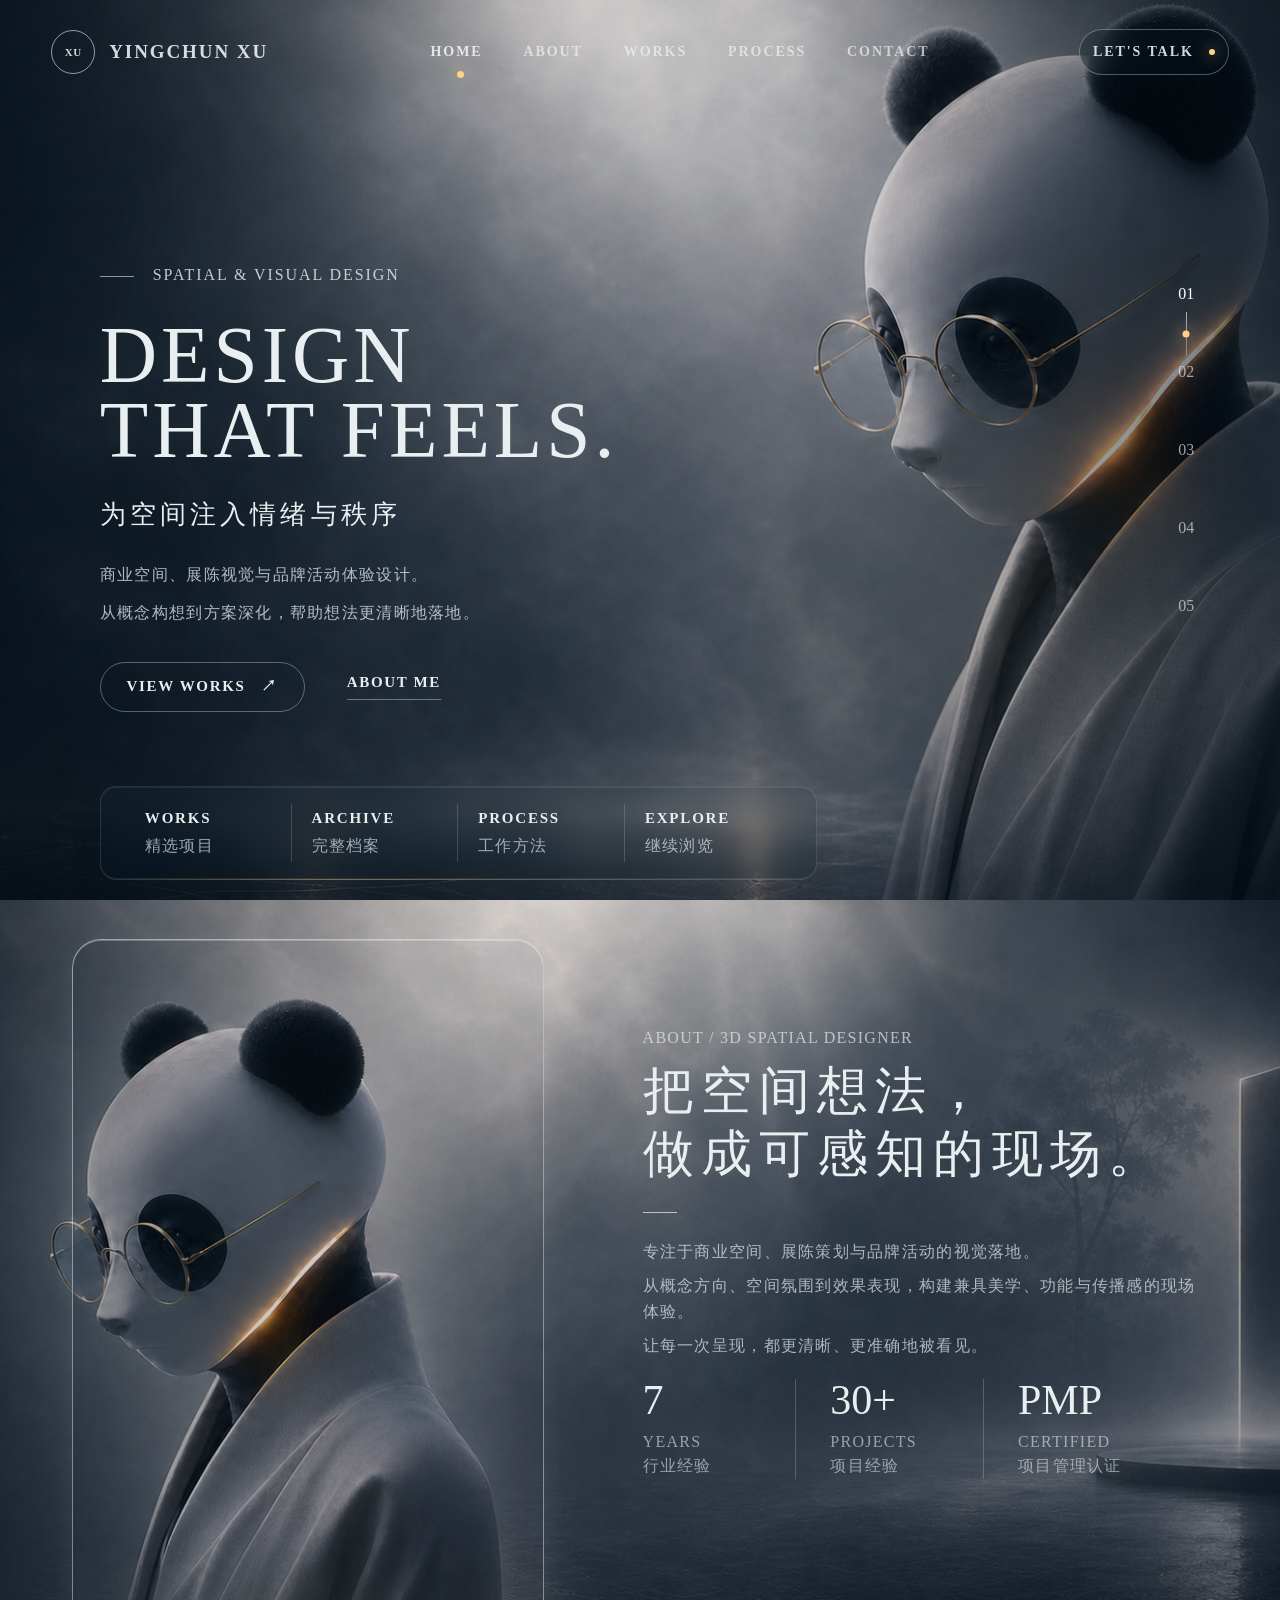
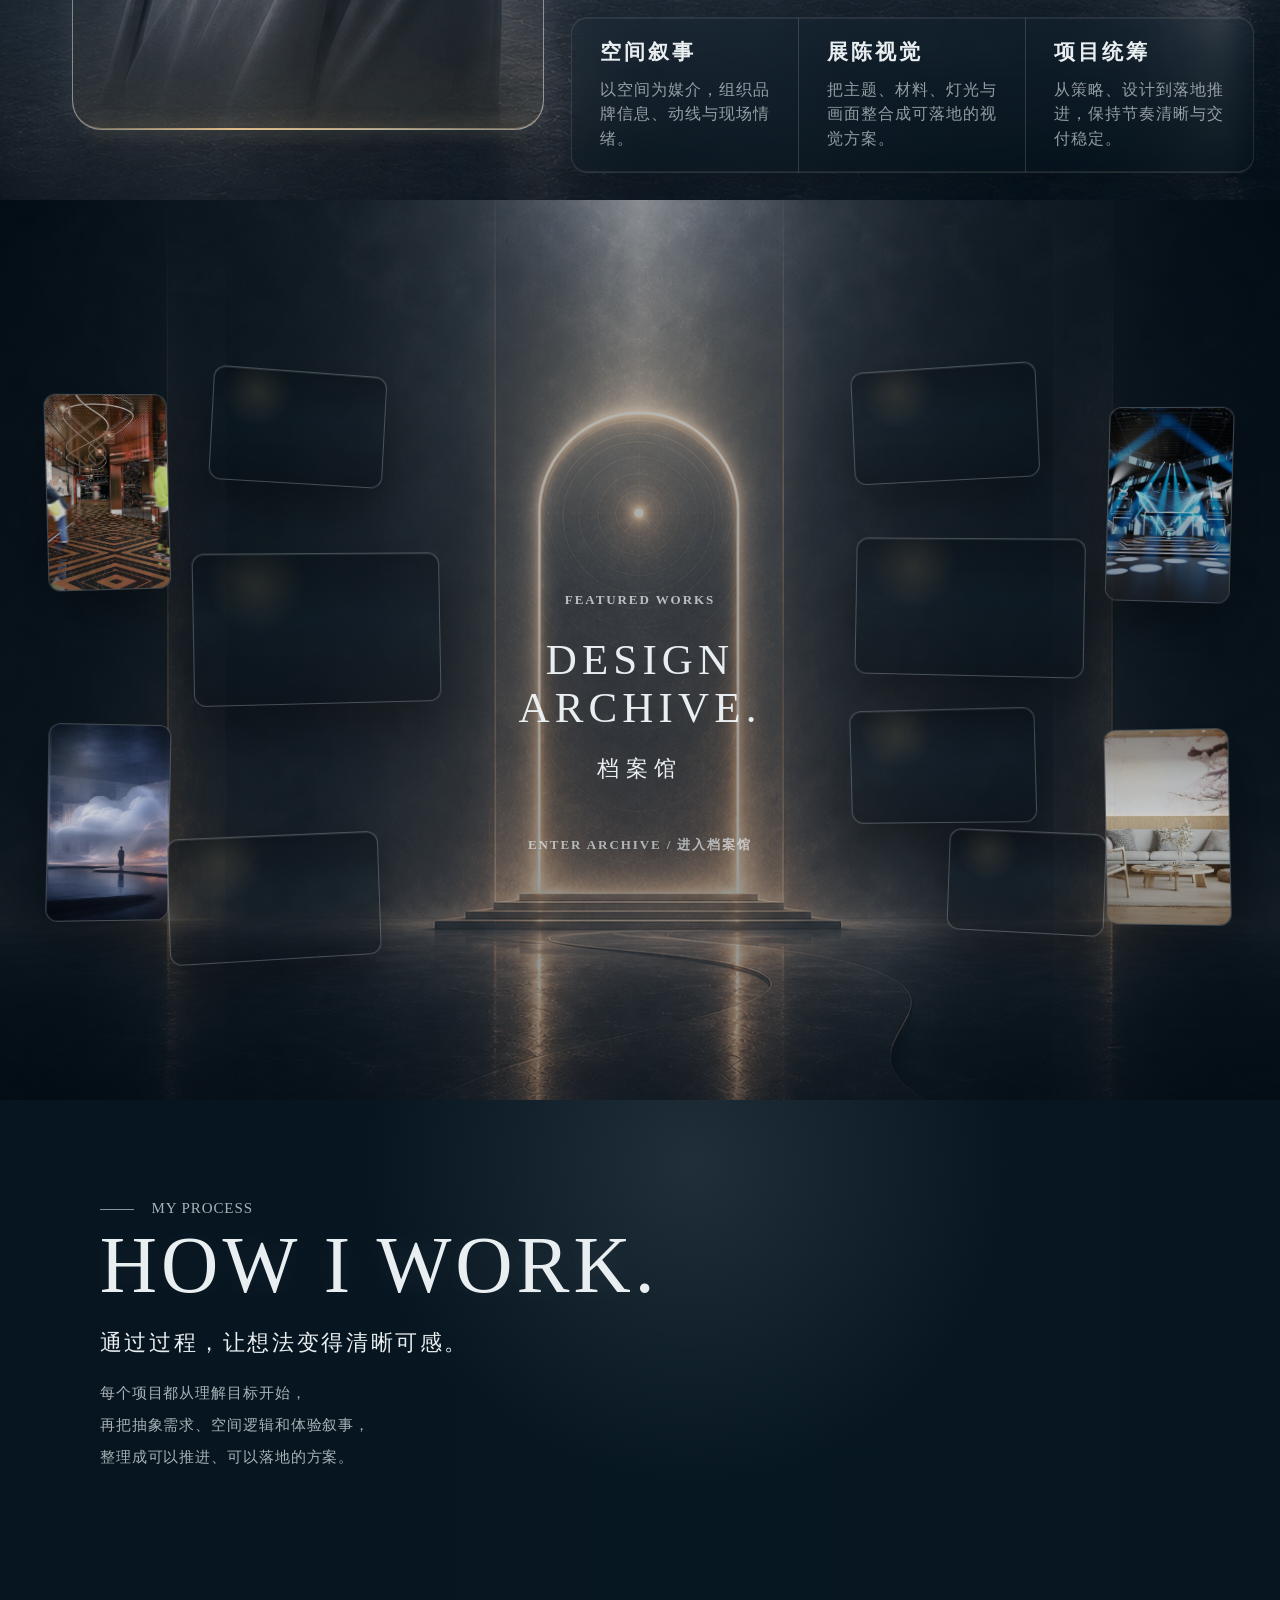
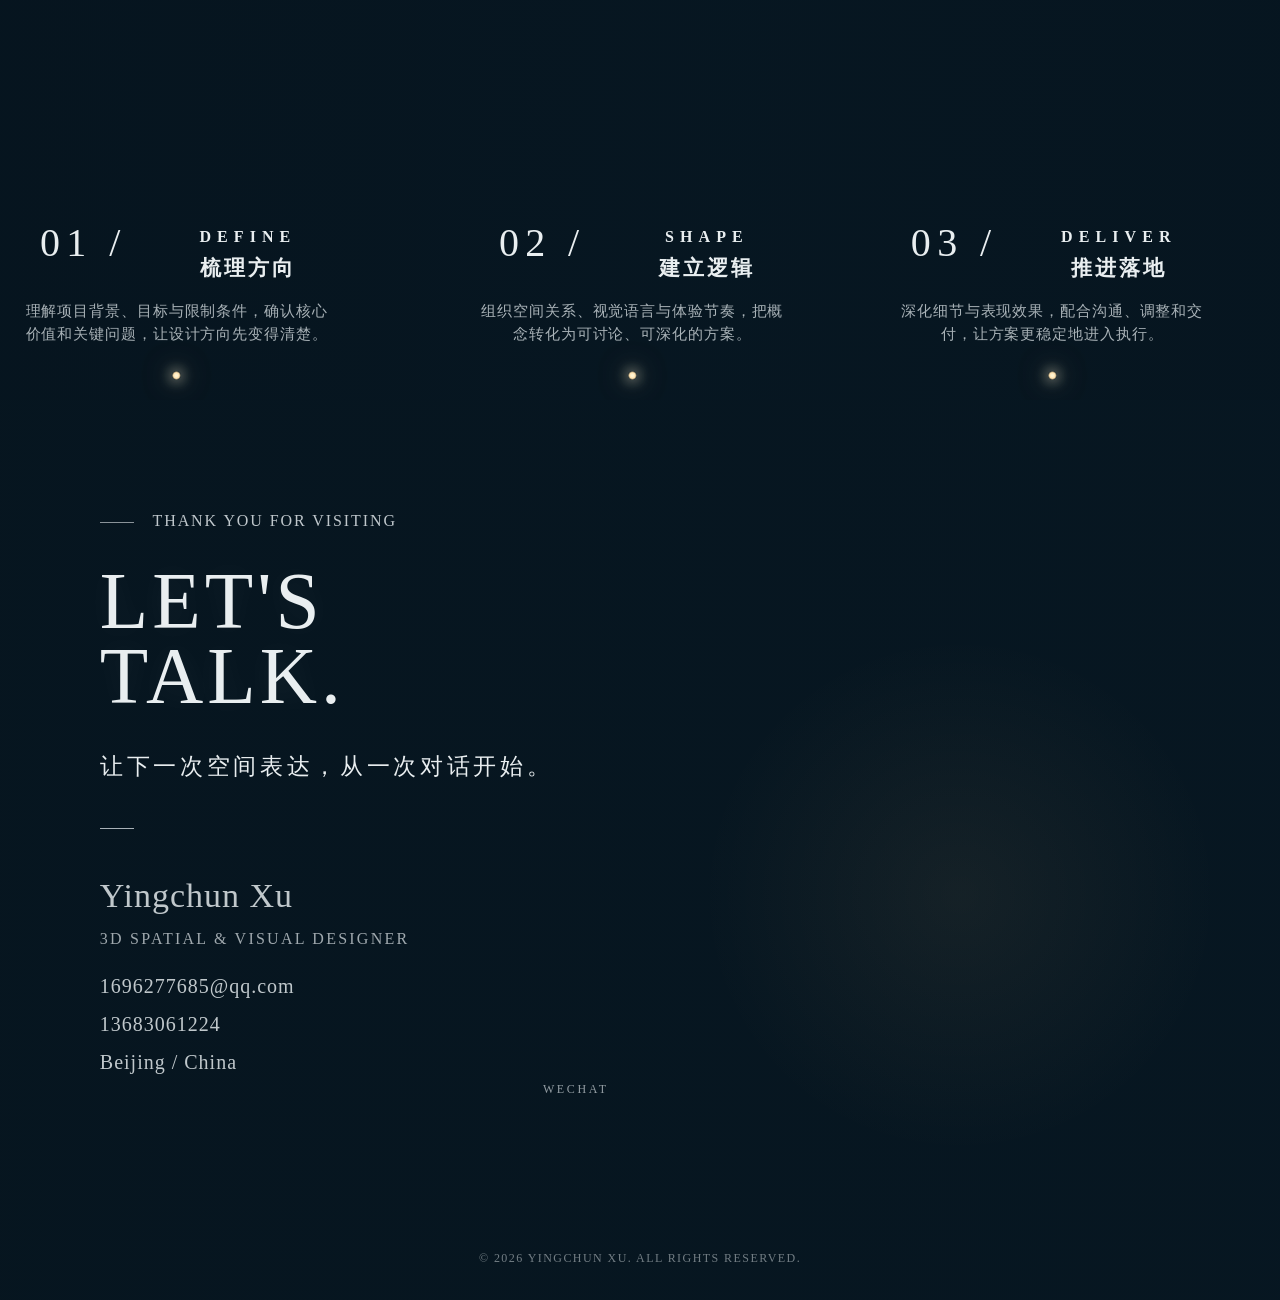
==== commit cf7f2211: "Restore hero light streak background" ====
--- a/index.html
+++ b/index.html
@@ -4,7 +4,7 @@
     <meta charset="UTF-8" />
     <meta name="viewport" content="width=device-width, initial-scale=1.0" />
     <title>Yingchun Xu | Spatial & Visual Designer</title>
-    <link rel="preload" as="image" href="assets/generated/home-bg-no-light-ai.png" fetchpriority="high" />
+    <link rel="preload" as="image" href="assets/generated/home-bg-clean-v3.png" fetchpriority="high" />
     <link rel="stylesheet" href="styles.css" />
   </head>
   <body>
@@ -33,7 +33,7 @@
 
     <main>
       <section id="home" class="screen home-screen" data-page="home">
-        <img class="section-bg home-bg" src="assets/generated/home-bg-no-light-ai.png" alt="" decoding="async" fetchpriority="high" />
+        <img class="section-bg home-bg" src="assets/generated/home-bg-clean-v3.png" alt="" decoding="async" fetchpriority="high" />
         <div class="hero-copy">
           <p class="kicker"><span></span> SPATIAL &amp; VISUAL DESIGN</p>
           <h1 class="hover-title">DESIGN<br />THAT FEELS.</h1>
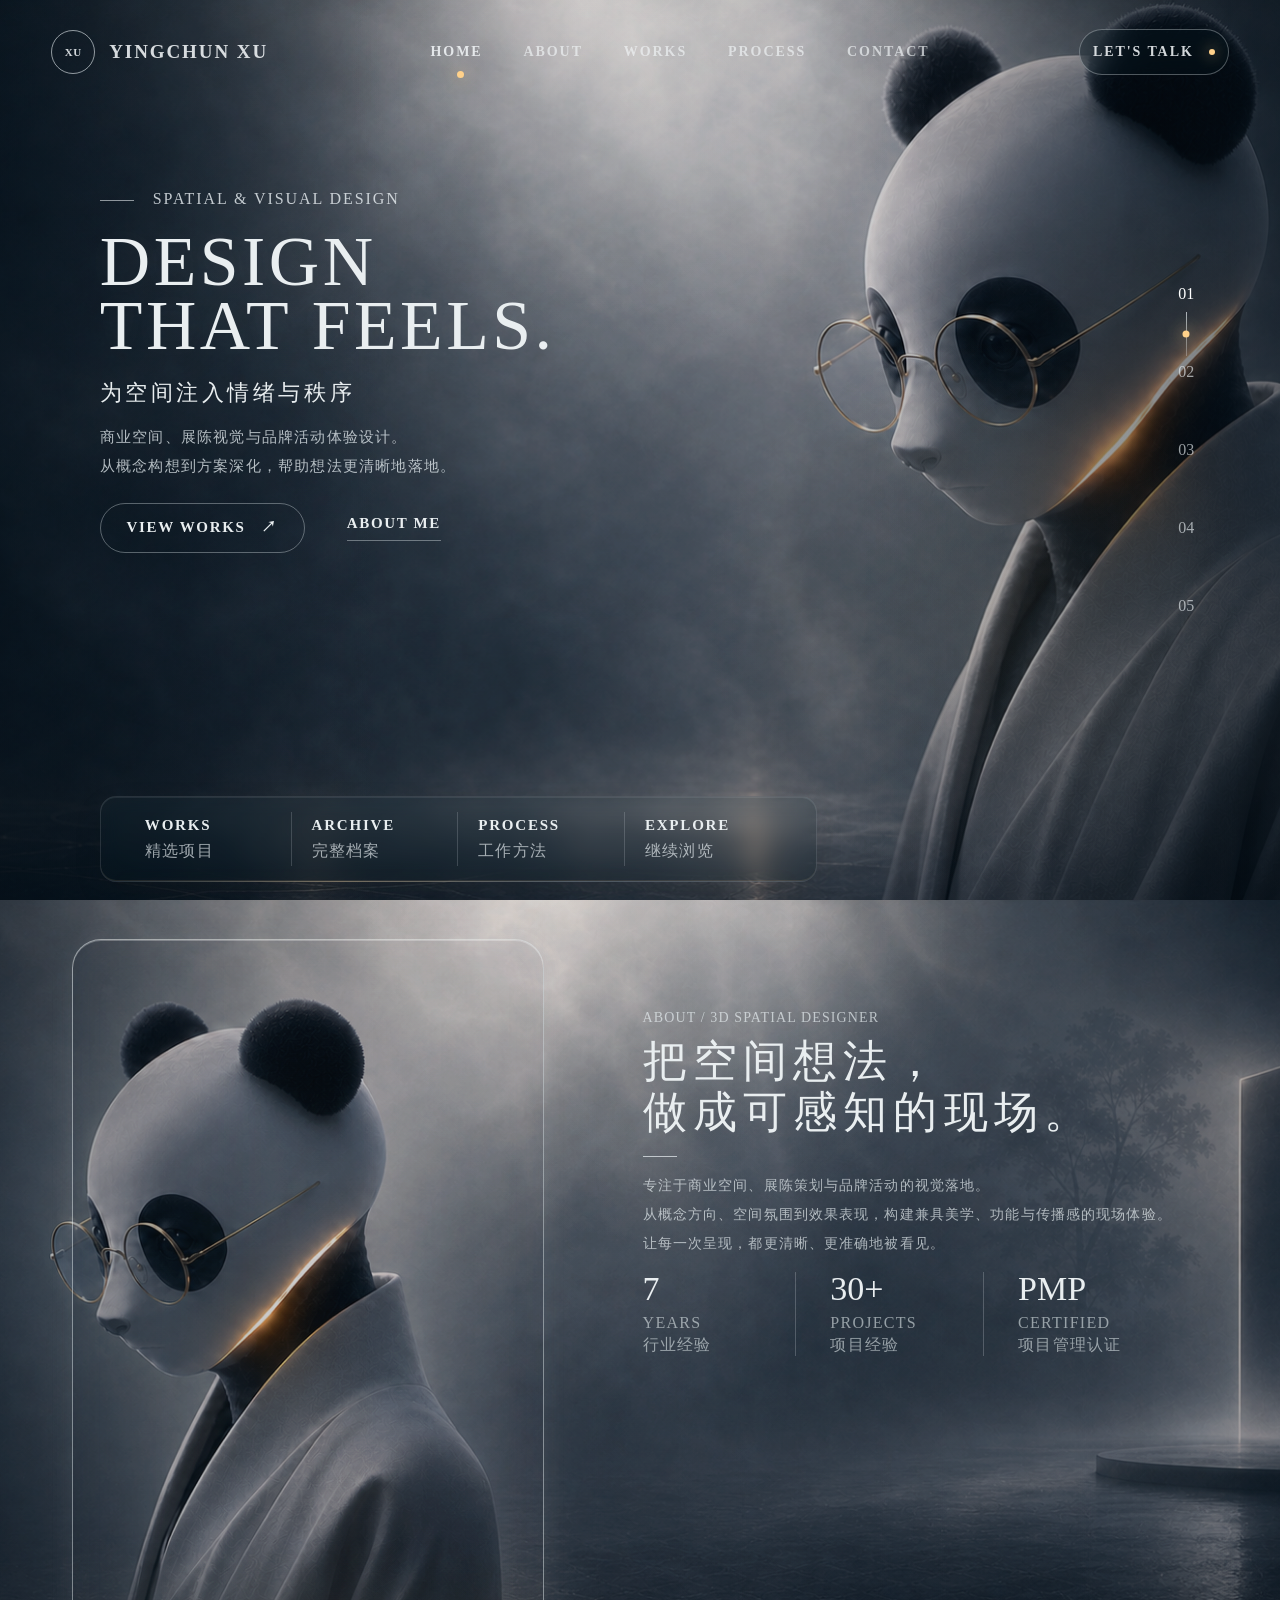
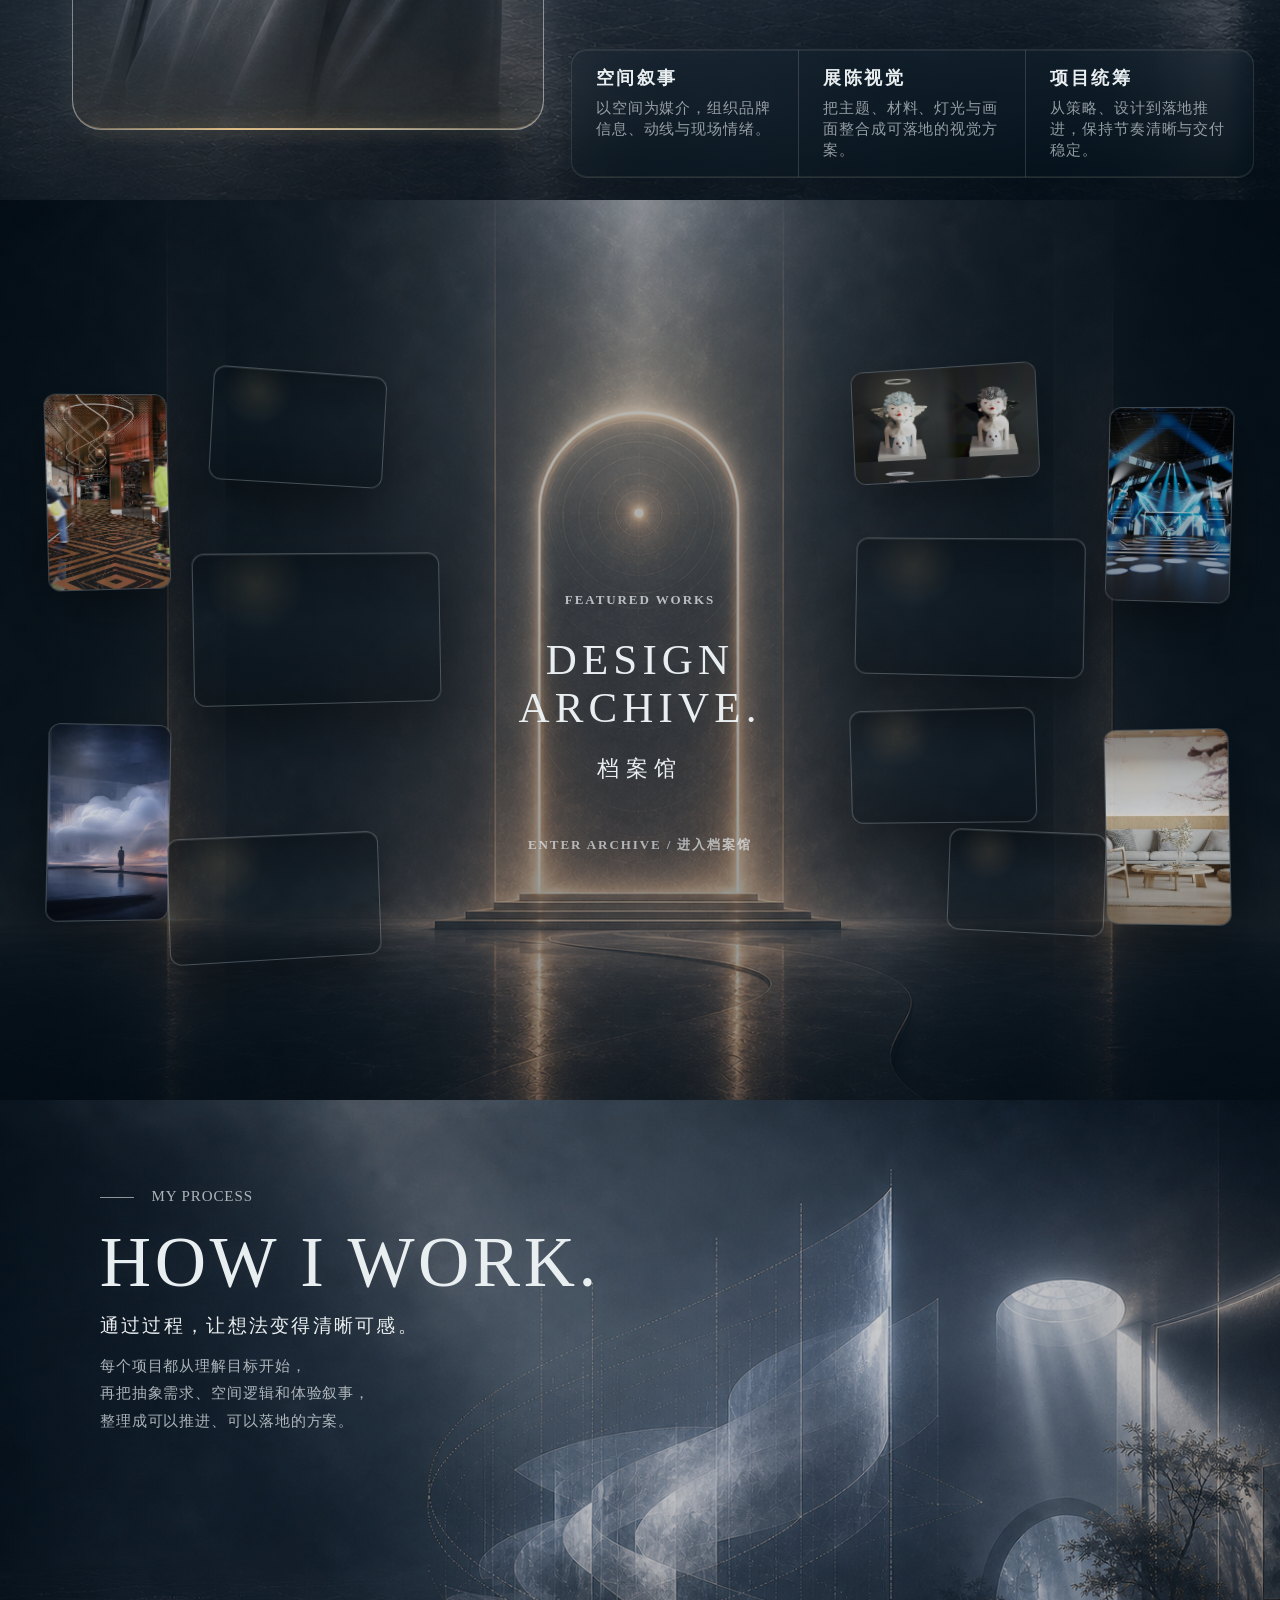
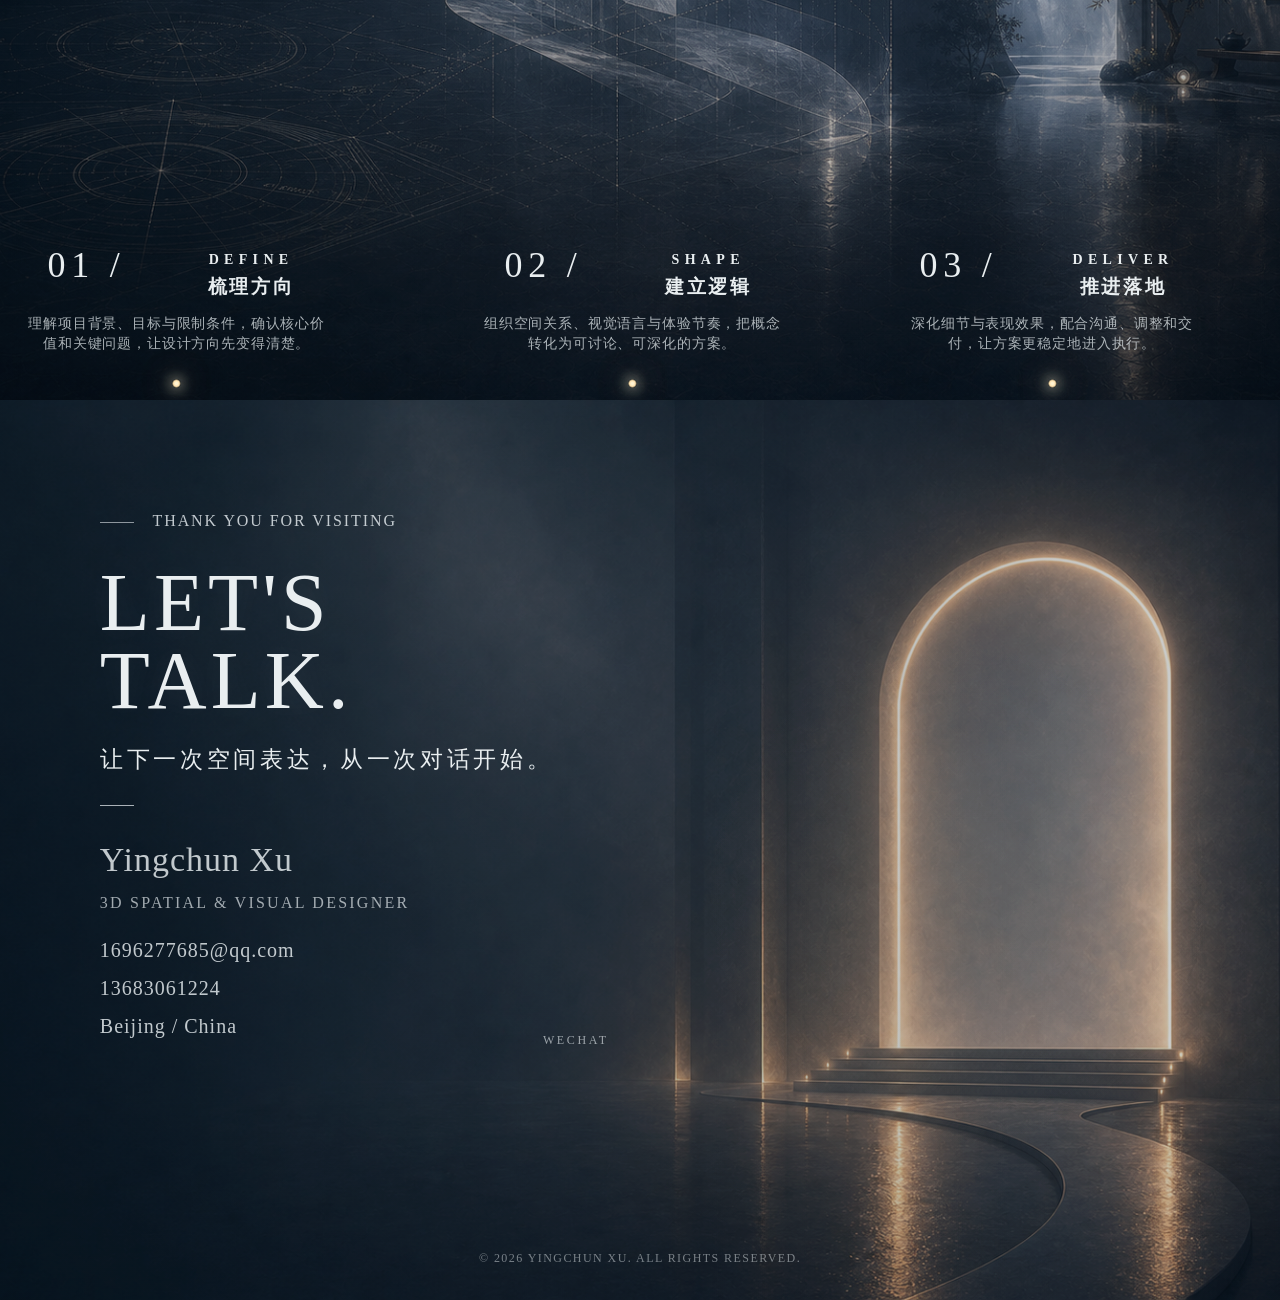
==== commit ad314e76: "Bust homepage style cache" ====
--- a/index.html
+++ b/index.html
@@ -5,7 +5,7 @@
     <meta name="viewport" content="width=device-width, initial-scale=1.0" />
     <title>Yingchun Xu | Spatial & Visual Designer</title>
     <link rel="preload" as="image" href="assets/generated/home-bg-clean-v3.png" fetchpriority="high" />
-    <link rel="stylesheet" href="styles.css" />
+    <link rel="stylesheet" href="styles.css?v=desktop-overlap-fix" />
   </head>
   <body>
     <header class="site-header">
--- a/styles.css
+++ b/styles.css
@@ -1195,6 +1195,203 @@
   }
 }
 
+@media (max-height: 900px) and (min-width: 1181px) {
+  .home-screen {
+    align-items: flex-start;
+  }
+
+  .hero-copy {
+    margin-top: clamp(28px, 8.8vh, 78px);
+    width: min(39vw, 610px);
+  }
+
+  .hero-copy .kicker {
+    margin-bottom: 22px;
+  }
+
+  .hero-copy h1 {
+    font-size: clamp(64px, 5.45vw, 104px);
+    line-height: 0.92;
+  }
+
+  .hero-copy h2 {
+    margin: 20px 0 18px;
+    font-size: clamp(22px, 1.65vw, 30px);
+  }
+
+  .body-copy {
+    margin: 5px 0;
+    font-size: clamp(15px, 0.92vw, 17px);
+    line-height: 1.58;
+  }
+
+  .hero-actions {
+    margin-top: 24px;
+  }
+
+  .home-guide {
+    bottom: max(18px, env(safe-area-inset-bottom));
+    min-height: 86px;
+    padding: 10px 24px;
+  }
+
+  .home-guide a {
+    min-height: 54px;
+    gap: 7px;
+  }
+
+  .about-copy {
+    top: 11vh;
+  }
+
+  .about-copy h2 {
+    font-size: clamp(36px, 3.45vw, 58px);
+    line-height: 1.16;
+  }
+
+  .about-copy .short-rule {
+    margin: 18px 0;
+  }
+
+  .about-copy p {
+    font-size: clamp(14px, 0.9vw, 17px);
+    line-height: 1.5;
+  }
+
+  .about-stats {
+    margin: 18px 0 12px;
+  }
+
+  .about-stats strong {
+    font-size: clamp(34px, 2.55vw, 48px);
+  }
+
+  .about-stats span {
+    margin-top: 6px;
+    line-height: 1.35;
+  }
+
+  .capability-panel {
+    bottom: 2.4vh;
+    min-height: 96px;
+  }
+
+  .capability-panel article {
+    padding: 16px 24px;
+  }
+
+  .capability-panel strong {
+    font-size: 18px;
+  }
+
+  .capability-panel p {
+    margin-top: 8px;
+    font-size: 15px;
+    line-height: 1.42;
+  }
+
+  .process-copy {
+    max-width: 560px;
+    margin-top: -32px;
+  }
+
+  .process-copy .kicker {
+    margin-bottom: 22px;
+  }
+
+  .process-copy h2 {
+    font-size: clamp(60px, 5.55vw, 106px);
+    line-height: 0.92;
+  }
+
+  .process-copy h3 {
+    margin: 18px 0 16px;
+    font-size: clamp(19px, 1.45vw, 26px);
+  }
+
+  .process-copy p {
+    margin: 5px 0;
+    font-size: 15px;
+    line-height: 1.5;
+  }
+
+  .steps {
+    bottom: 46px;
+    height: 138px;
+  }
+
+  .steps span {
+    font-size: 36px;
+  }
+
+  .steps strong {
+    font-size: 14px;
+  }
+
+  .steps b {
+    margin-top: 6px;
+    font-size: 19px;
+  }
+
+  .steps p {
+    max-width: 330px;
+    margin-top: 14px;
+    font-size: 14px;
+    line-height: 1.42;
+  }
+
+  .contact-copy h2 {
+    font-size: clamp(70px, 6.4vw, 118px);
+  }
+
+  .contact-copy h3 {
+    margin: 24px 0 30px;
+  }
+
+  .qr-card {
+    margin-top: 32px;
+  }
+}
+
+@media (max-height: 780px) and (min-width: 1181px) {
+  .screen {
+    padding-top: 92px;
+  }
+
+  .hero-copy {
+    margin-top: 14px;
+  }
+
+  .hero-copy h1 {
+    font-size: clamp(56px, 4.75vw, 90px);
+  }
+
+  .hero-copy h2 {
+    margin: 16px 0 14px;
+  }
+
+  .hero-actions {
+    margin-top: 18px;
+  }
+
+  .home-guide {
+    min-height: 78px;
+  }
+
+  .about-copy {
+    top: 9.5vh;
+  }
+
+  .process-copy {
+    margin-top: -44px;
+  }
+
+  .steps {
+    bottom: 38px;
+    height: 126px;
+  }
+}
+
 @media (prefers-reduced-motion: reduce) {
   html {
     scroll-behavior: auto;
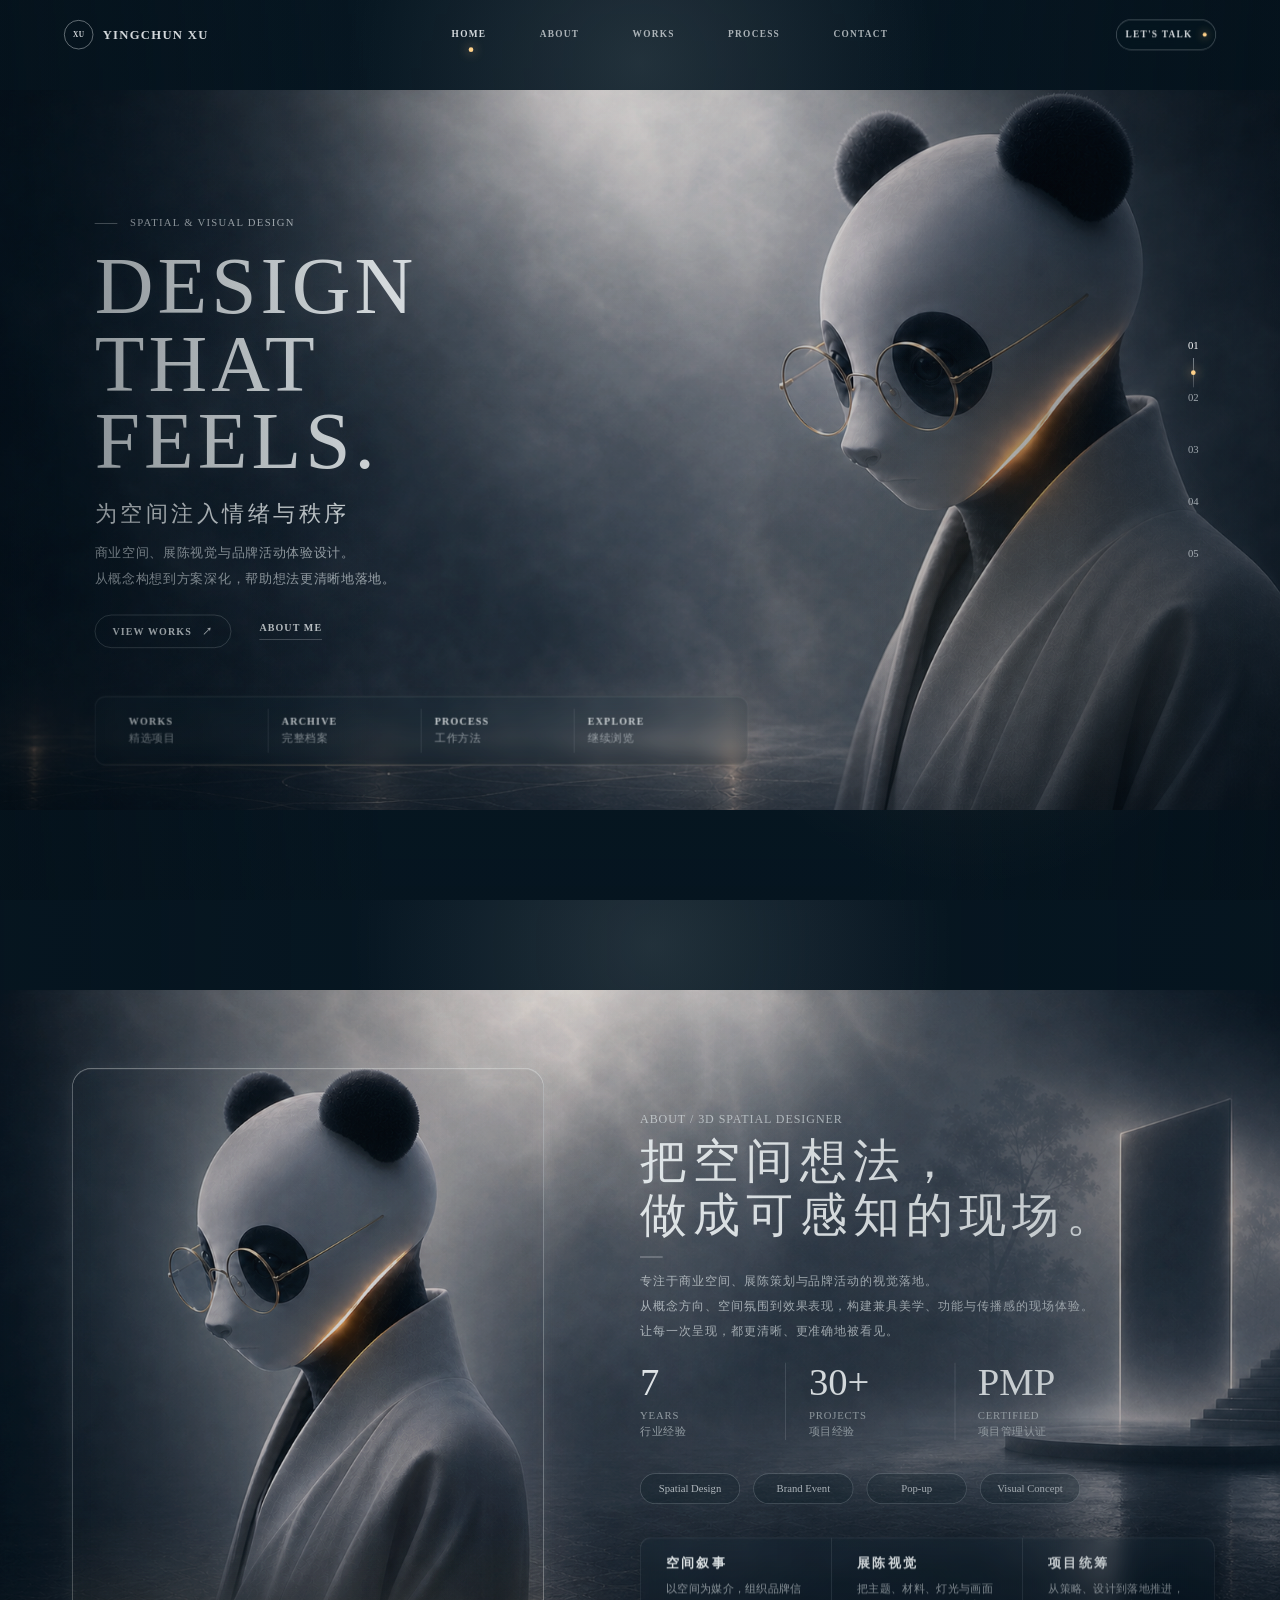
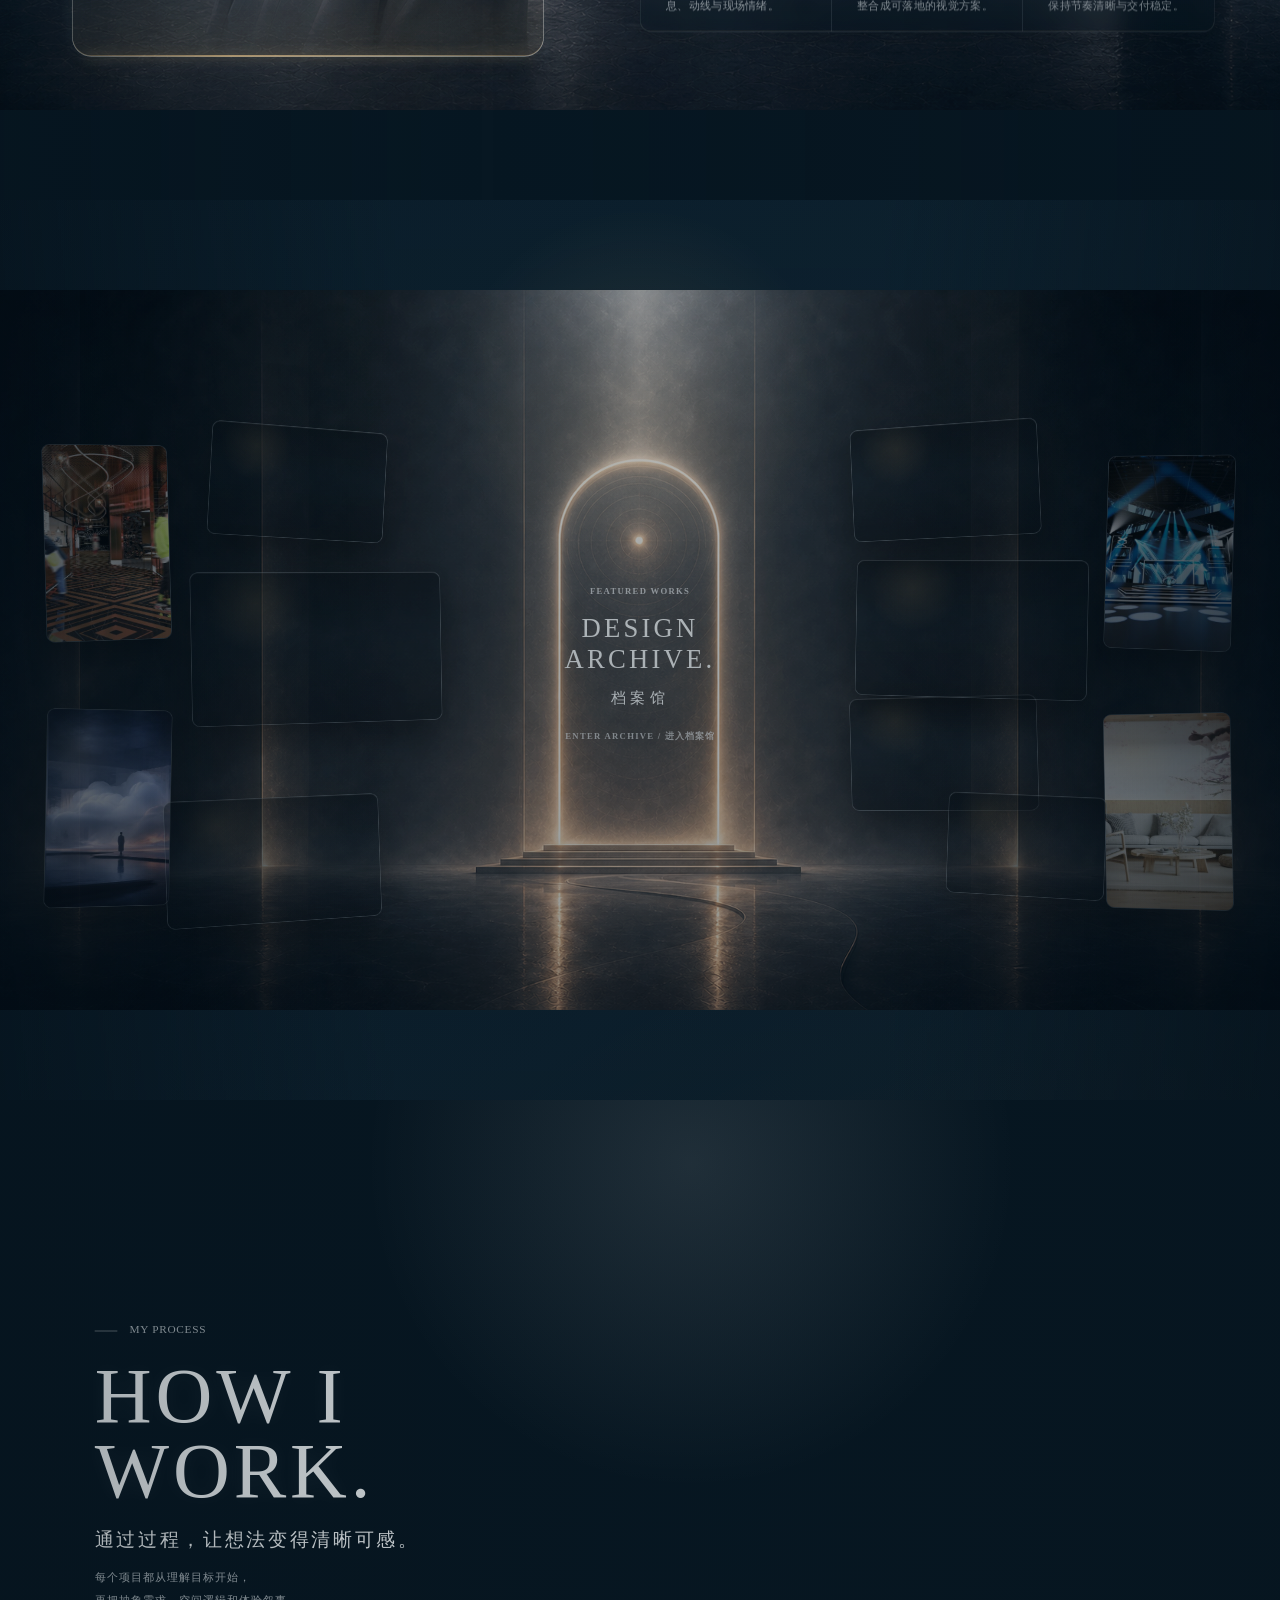
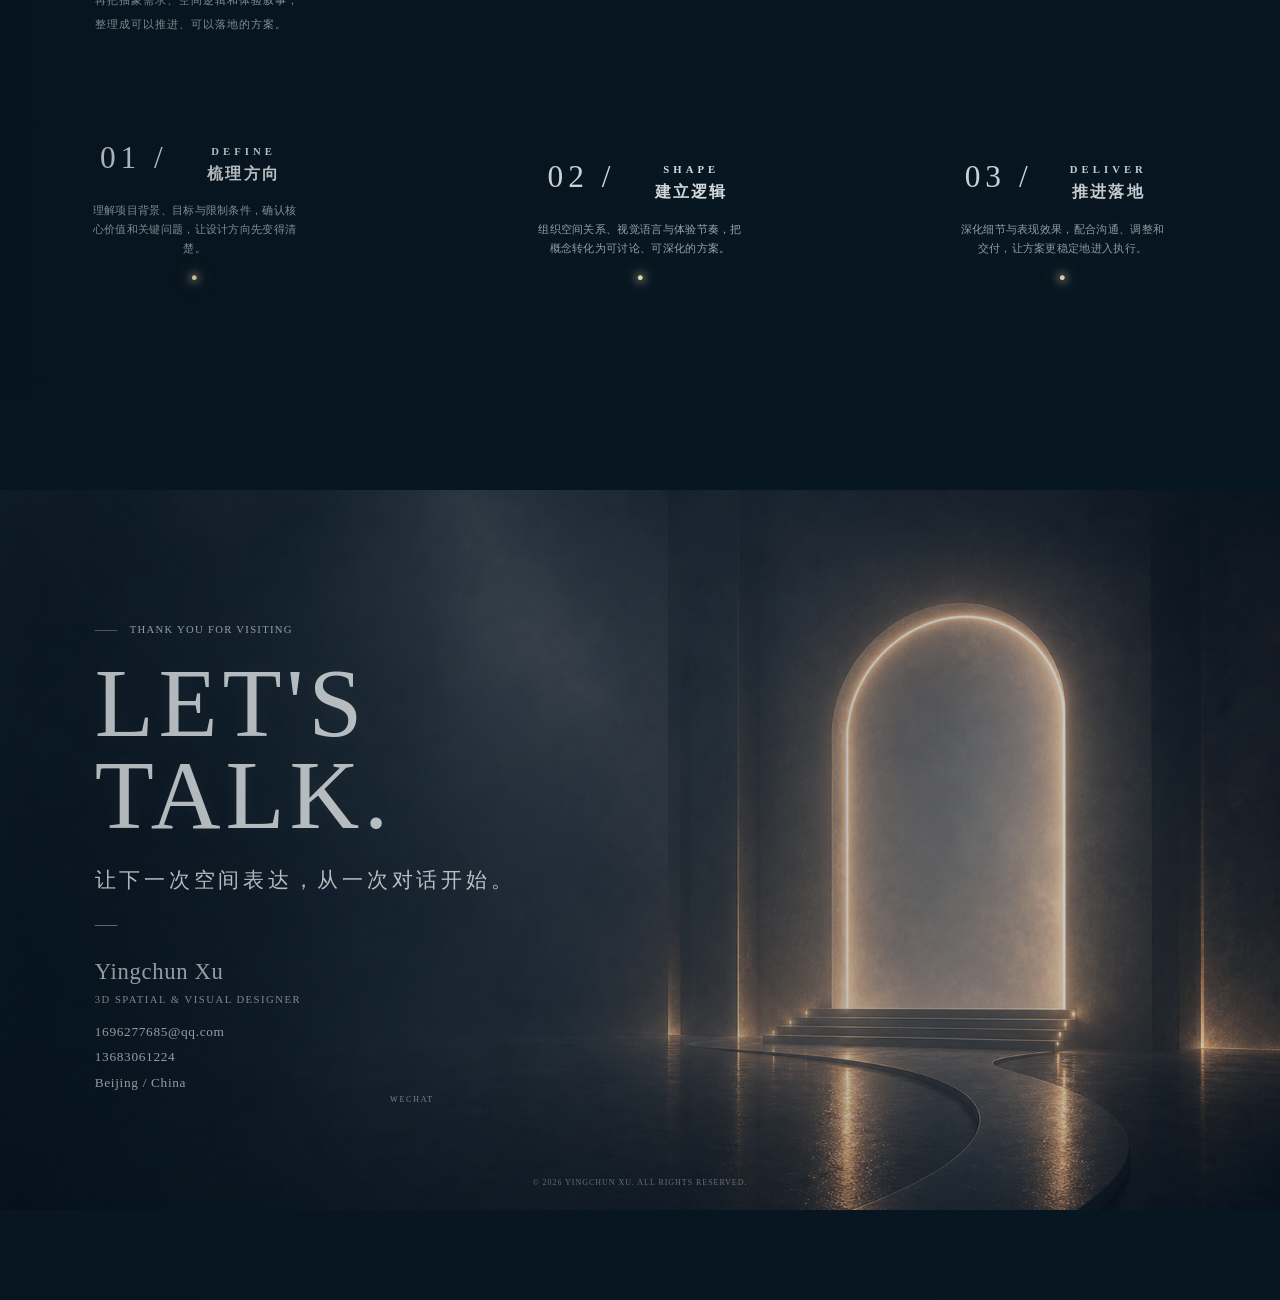
==== commit a4af53f8: "Lock desktop composition to 1920 stage" ====
--- a/index.html
+++ b/index.html
@@ -5,7 +5,20 @@
     <meta name="viewport" content="width=device-width, initial-scale=1.0" />
     <title>Yingchun Xu | Spatial & Visual Designer</title>
     <link rel="preload" as="image" href="assets/generated/home-bg-clean-v3.png" fetchpriority="high" />
-    <link rel="stylesheet" href="styles.css?v=desktop-overlap-fix" />
+    <script>
+      (() => {
+        const setStageScale = () => {
+          const scale = Math.min(window.innerWidth / 1920, window.innerHeight / 1080);
+          document.documentElement.style.setProperty("--stage-scale", scale.toFixed(5));
+          document.documentElement.style.setProperty("--stage-side", `${Math.max(0, (window.innerWidth - 1920 * scale) / 2).toFixed(2)}px`);
+          document.documentElement.style.setProperty("--stage-index-right", `${(Math.max(0, (window.innerWidth - 1920 * scale) / 2) + 108 * scale).toFixed(2)}px`);
+          document.documentElement.classList.toggle("stage-lock", window.innerWidth >= 1181);
+        };
+        setStageScale();
+        window.addEventListener("resize", setStageScale, { passive: true });
+      })();
+    </script>
+    <link rel="stylesheet" href="styles.css?v=stage-lock-1920" />
   </head>
   <body>
     <header class="site-header">
@@ -33,119 +46,129 @@
 
     <main>
       <section id="home" class="screen home-screen" data-page="home">
-        <img class="section-bg home-bg" src="assets/generated/home-bg-clean-v3.png" alt="" decoding="async" fetchpriority="high" />
-        <div class="hero-copy">
-          <p class="kicker"><span></span> SPATIAL &amp; VISUAL DESIGN</p>
-          <h1 class="hover-title">DESIGN<br />THAT FEELS.</h1>
-          <h2>为空间注入情绪与秩序</h2>
-          <p class="body-copy">商业空间、展陈视觉与品牌活动体验设计。</p>
-          <p class="body-copy">从概念构想到方案深化，帮助想法更清晰地落地。</p>
-          <div class="hero-actions">
-            <a class="pill-button glow-target" href="#works">VIEW WORKS <span>↗</span></a>
-            <a class="line-button" href="#about">ABOUT ME</a>
+        <div class="desktop-stage">
+          <img class="section-bg home-bg" src="assets/generated/home-bg-clean-v3.png" alt="" decoding="async" fetchpriority="high" />
+          <div class="hero-copy">
+            <p class="kicker"><span></span> SPATIAL &amp; VISUAL DESIGN</p>
+            <h1 class="hover-title">DESIGN<br />THAT FEELS.</h1>
+            <h2>为空间注入情绪与秩序</h2>
+            <p class="body-copy">商业空间、展陈视觉与品牌活动体验设计。</p>
+            <p class="body-copy">从概念构想到方案深化，帮助想法更清晰地落地。</p>
+            <div class="hero-actions">
+              <a class="pill-button glow-target" href="#works">VIEW WORKS <span>↗</span></a>
+              <a class="line-button" href="#about">ABOUT ME</a>
+            </div>
           </div>
-        </div>
-        <div class="home-guide compact-guide" aria-label="Site guide">
-          <a href="#works"><strong>WORKS</strong><span>精选项目</span></a>
-          <a href="archive.html"><strong>ARCHIVE</strong><span>完整档案</span></a>
-          <a href="#process"><strong>PROCESS</strong><span>工作方法</span></a>
-          <a href="#about"><strong>EXPLORE</strong><span>继续浏览</span></a>
+          <div class="home-guide compact-guide" aria-label="Site guide">
+            <a href="#works"><strong>WORKS</strong><span>精选项目</span></a>
+            <a href="archive.html"><strong>ARCHIVE</strong><span>完整档案</span></a>
+            <a href="#process"><strong>PROCESS</strong><span>工作方法</span></a>
+            <a href="#about"><strong>EXPLORE</strong><span>继续浏览</span></a>
+          </div>
         </div>
       </section>
 
       <section id="about" class="screen about-screen" data-page="about">
-        <img class="section-bg" src="assets/generated/about-bg-clean-v4.png" alt="" loading="lazy" decoding="async" />
-        <span class="about-portrait-frame" aria-hidden="true"></span>
-        <div class="about-copy">
-          <p class="kicker">ABOUT / 3D SPATIAL DESIGNER</p>
-          <h2 class="hover-title">把空间想法，<br />做成可感知的现场。</h2>
-          <i class="short-rule"></i>
-          <p>专注于商业空间、展陈策划与品牌活动的视觉落地。</p>
-          <p>从概念方向、空间氛围到效果表现，构建兼具美学、功能与传播感的现场体验。</p>
-          <p>让每一次呈现，都更清晰、更准确地被看见。</p>
-          <div class="about-stats">
-            <article><strong>7</strong><span>YEARS<br />行业经验</span></article>
-            <article><strong>30+</strong><span>PROJECTS<br />项目经验</span></article>
-            <article><strong>PMP</strong><span>CERTIFIED<br />项目管理认证</span></article>
+        <div class="desktop-stage">
+          <img class="section-bg" src="assets/generated/about-bg-clean-v4.png" alt="" loading="lazy" decoding="async" />
+          <span class="about-portrait-frame" aria-hidden="true"></span>
+          <div class="about-copy">
+            <p class="kicker">ABOUT / 3D SPATIAL DESIGNER</p>
+            <h2 class="hover-title">把空间想法，<br />做成可感知的现场。</h2>
+            <i class="short-rule"></i>
+            <p>专注于商业空间、展陈策划与品牌活动的视觉落地。</p>
+            <p>从概念方向、空间氛围到效果表现，构建兼具美学、功能与传播感的现场体验。</p>
+            <p>让每一次呈现，都更清晰、更准确地被看见。</p>
+            <div class="about-stats">
+              <article><strong>7</strong><span>YEARS<br />行业经验</span></article>
+              <article><strong>30+</strong><span>PROJECTS<br />项目经验</span></article>
+              <article><strong>PMP</strong><span>CERTIFIED<br />项目管理认证</span></article>
+            </div>
+            <div class="tag-row">
+              <span>Spatial Design</span>
+              <span>Brand Event</span>
+              <span>Pop-up</span>
+              <span>Visual Concept</span>
+            </div>
           </div>
-          <div class="tag-row">
-            <span>Spatial Design</span>
-            <span>Brand Event</span>
-            <span>Pop-up</span>
-            <span>Visual Concept</span>
+          <div class="capability-panel">
+            <article><strong>空间叙事</strong><p>以空间为媒介，组织品牌信息、动线与现场情绪。</p></article>
+            <article><strong>展陈视觉</strong><p>把主题、材料、灯光与画面整合成可落地的视觉方案。</p></article>
+            <article><strong>项目统筹</strong><p>从策略、设计到落地推进，保持节奏清晰与交付稳定。</p></article>
           </div>
-        </div>
-        <div class="capability-panel">
-          <article><strong>空间叙事</strong><p>以空间为媒介，组织品牌信息、动线与现场情绪。</p></article>
-          <article><strong>展陈视觉</strong><p>把主题、材料、灯光与画面整合成可落地的视觉方案。</p></article>
-          <article><strong>项目统筹</strong><p>从策略、设计到落地推进，保持节奏清晰与交付稳定。</p></article>
         </div>
       </section>
 
       <section id="works" class="screen works-screen" data-page="works">
-        <img class="section-bg" src="assets/generated/works-door-clean.png" alt="" loading="lazy" decoding="async" />
-        <button class="archive-gate glow-target" type="button" aria-label="Enter design archive">
-          <span class="gate-dot"></span>
-          <small>FEATURED WORKS</small>
-          <strong class="hover-title">DESIGN<br />ARCHIVE.</strong>
-          <em>档案馆</em>
-          <b>ENTER ARCHIVE / 进入档案馆</b>
-        </button>
-        <div class="featured-cloud" aria-label="Featured works">
-          <article class="work-card pos-1"><img src="assets/featured/optimized/work-01-stage.jpg" data-full="assets/featured/图片1.png" alt="Stage design featured work" loading="lazy" decoding="async" /><span>01 STAGE DESIGN</span><b>舞台视觉</b></article>
-          <article class="work-card pos-2"><img src="assets/featured/optimized/work-02-retail.jpg" data-full="assets/featured/图片10.png" alt="Retail space featured work" loading="lazy" decoding="async" /><span>02 RETAIL SPACE</span><b>零售空间</b></article>
-          <article class="work-card pos-3"><img src="assets/featured/optimized/work-03-concept.jpg" data-full="assets/featured/ChatGPT Image 2026年6月30日 18_37_00 (1).png" alt="Concept space featured work" loading="lazy" decoding="async" /><span>03 CONCEPT SPACE</span><b>概念空间</b></article>
-          <article class="work-card pos-4"><img src="assets/featured/optimized/work-04-ue5.jpg" data-full="assets/featured/ChatGPT Image 2026年6月30日 17_38_54 (3).png" alt="UE5 vision featured work" loading="lazy" decoding="async" /><span>04 UE5 VISION</span><b>视觉实验</b></article>
-          <article class="work-card pos-5"><img src="assets/featured/optimized/work-05-popup.jpg" data-full="assets/featured/movie_00378.png" alt="Pop-up store featured work" loading="lazy" decoding="async" /><span>05 POP-UP STORE</span><b>快闪体验</b></article>
-          <article class="work-card pos-6"><img src="assets/featured/optimized/work-06-summit.jpg" data-full="assets/featured/图片13.png" alt="Summit space featured work" loading="lazy" decoding="async" /><span>06 SUMMIT SPACE</span><b>峰会空间</b></article>
-          <article class="work-card pos-7"><img src="assets/featured/optimized/work-07-event.jpg" data-full="assets/featured/图片8.png" alt="Brand event featured work" loading="lazy" decoding="async" /><span>07 BRAND EVENT</span><b>品牌活动</b></article>
-          <article class="work-card pos-8"><img src="assets/featured/optimized/work-08-culture.jpg" data-full="assets/featured/Camera0091_09_第二空间0001_0000(2).jpg" alt="Culture retail featured work" loading="lazy" decoding="async" /><span>08 CULTURE RETAIL</span><b>文化商业</b></article>
-          <article class="work-card pos-9"><img src="assets/featured/optimized/work-09-experience.jpg" data-full="assets/featured/图片12.png" alt="Experience space featured work" loading="lazy" decoding="async" /><span>09 EXPERIENCE SPACE</span><b>体验空间</b></article>
-          <article class="work-card pos-10"><img src="assets/featured/optimized/work-10-exhibition.jpg" data-full="assets/featured/图片11.png" alt="Exhibition space featured work" loading="lazy" decoding="async" /><span>10 EXHIBITION</span><b>展陈空间</b></article>
-          <article class="work-card pos-11"><img src="assets/featured/optimized/work-11-installation.jpg" data-full="assets/featured/图片6.png" alt="Installation featured work" loading="lazy" decoding="async" /><span>11 INSTALLATION</span><b>艺术装置</b></article>
+        <div class="desktop-stage">
+          <img class="section-bg" src="assets/generated/works-door-clean.png" alt="" loading="lazy" decoding="async" />
+          <button class="archive-gate glow-target" type="button" aria-label="Enter design archive">
+            <span class="gate-dot"></span>
+            <small>FEATURED WORKS</small>
+            <strong class="hover-title">DESIGN<br />ARCHIVE.</strong>
+            <em>档案馆</em>
+            <b>ENTER ARCHIVE / 进入档案馆</b>
+          </button>
+          <div class="featured-cloud" aria-label="Featured works">
+            <article class="work-card pos-1"><img src="assets/featured/optimized/work-01-stage.jpg" data-full="assets/featured/图片1.png" alt="Stage design featured work" loading="lazy" decoding="async" /><span>01 STAGE DESIGN</span><b>舞台视觉</b></article>
+            <article class="work-card pos-2"><img src="assets/featured/optimized/work-02-retail.jpg" data-full="assets/featured/图片10.png" alt="Retail space featured work" loading="lazy" decoding="async" /><span>02 RETAIL SPACE</span><b>零售空间</b></article>
+            <article class="work-card pos-3"><img src="assets/featured/optimized/work-03-concept.jpg" data-full="assets/featured/ChatGPT Image 2026年6月30日 18_37_00 (1).png" alt="Concept space featured work" loading="lazy" decoding="async" /><span>03 CONCEPT SPACE</span><b>概念空间</b></article>
+            <article class="work-card pos-4"><img src="assets/featured/optimized/work-04-ue5.jpg" data-full="assets/featured/ChatGPT Image 2026年6月30日 17_38_54 (3).png" alt="UE5 vision featured work" loading="lazy" decoding="async" /><span>04 UE5 VISION</span><b>视觉实验</b></article>
+            <article class="work-card pos-5"><img src="assets/featured/optimized/work-05-popup.jpg" data-full="assets/featured/movie_00378.png" alt="Pop-up store featured work" loading="lazy" decoding="async" /><span>05 POP-UP STORE</span><b>快闪体验</b></article>
+            <article class="work-card pos-6"><img src="assets/featured/optimized/work-06-summit.jpg" data-full="assets/featured/图片13.png" alt="Summit space featured work" loading="lazy" decoding="async" /><span>06 SUMMIT SPACE</span><b>峰会空间</b></article>
+            <article class="work-card pos-7"><img src="assets/featured/optimized/work-07-event.jpg" data-full="assets/featured/图片8.png" alt="Brand event featured work" loading="lazy" decoding="async" /><span>07 BRAND EVENT</span><b>品牌活动</b></article>
+            <article class="work-card pos-8"><img src="assets/featured/optimized/work-08-culture.jpg" data-full="assets/featured/Camera0091_09_第二空间0001_0000(2).jpg" alt="Culture retail featured work" loading="lazy" decoding="async" /><span>08 CULTURE RETAIL</span><b>文化商业</b></article>
+            <article class="work-card pos-9"><img src="assets/featured/optimized/work-09-experience.jpg" data-full="assets/featured/图片12.png" alt="Experience space featured work" loading="lazy" decoding="async" /><span>09 EXPERIENCE SPACE</span><b>体验空间</b></article>
+            <article class="work-card pos-10"><img src="assets/featured/optimized/work-10-exhibition.jpg" data-full="assets/featured/图片11.png" alt="Exhibition space featured work" loading="lazy" decoding="async" /><span>10 EXHIBITION</span><b>展陈空间</b></article>
+            <article class="work-card pos-11"><img src="assets/featured/optimized/work-11-installation.jpg" data-full="assets/featured/图片6.png" alt="Installation featured work" loading="lazy" decoding="async" /><span>11 INSTALLATION</span><b>艺术装置</b></article>
+          </div>
         </div>
       </section>
 
       <section id="process" class="screen process-screen" data-page="process">
-        <img class="section-bg" src="assets/generated/process-bg-clean-v4.png" alt="" loading="lazy" decoding="async" />
-        <div class="process-copy">
-          <p class="kicker"><span></span> MY PROCESS</p>
-          <h2 class="hover-title">HOW I WORK.</h2>
-          <h3>通过过程，让想法变得清晰可感。</h3>
-          <p>每个项目都从理解目标开始，</p>
-          <p>再把抽象需求、空间逻辑和体验叙事，</p>
-          <p>整理成可以推进、可以落地的方案。</p>
-        </div>
-        <div class="process-line"></div>
-        <div class="steps">
-          <article><span>01 /</span><strong>DEFINE</strong><b>梳理方向</b><p>理解项目背景、目标与限制条件，确认核心价值和关键问题，让设计方向先变得清楚。</p></article>
-          <article><span>02 /</span><strong>SHAPE</strong><b>建立逻辑</b><p>组织空间关系、视觉语言与体验节奏，把概念转化为可讨论、可深化的方案。</p></article>
-          <article><span>03 /</span><strong>DELIVER</strong><b>推进落地</b><p>深化细节与表现效果，配合沟通、调整和交付，让方案更稳定地进入执行。</p></article>
+        <div class="desktop-stage">
+          <img class="section-bg" src="assets/generated/process-bg-clean-v4.png" alt="" loading="lazy" decoding="async" />
+          <div class="process-copy">
+            <p class="kicker"><span></span> MY PROCESS</p>
+            <h2 class="hover-title">HOW I WORK.</h2>
+            <h3>通过过程，让想法变得清晰可感。</h3>
+            <p>每个项目都从理解目标开始，</p>
+            <p>再把抽象需求、空间逻辑和体验叙事，</p>
+            <p>整理成可以推进、可以落地的方案。</p>
+          </div>
+          <div class="process-line"></div>
+          <div class="steps">
+            <article><span>01 /</span><strong>DEFINE</strong><b>梳理方向</b><p>理解项目背景、目标与限制条件，确认核心价值和关键问题，让设计方向先变得清楚。</p></article>
+            <article><span>02 /</span><strong>SHAPE</strong><b>建立逻辑</b><p>组织空间关系、视觉语言与体验节奏，把概念转化为可讨论、可深化的方案。</p></article>
+            <article><span>03 /</span><strong>DELIVER</strong><b>推进落地</b><p>深化细节与表现效果，配合沟通、调整和交付，让方案更稳定地进入执行。</p></article>
+          </div>
         </div>
       </section>
 
       <section id="contact" class="screen contact-screen" data-page="contact">
-        <img class="section-bg" src="assets/generated/contact-clean.png" alt="" loading="lazy" decoding="async" />
-        <div class="contact-copy">
-          <p class="kicker"><span></span> THANK YOU FOR VISITING</p>
-          <h2 class="hover-title">LET'S<br />TALK.</h2>
-          <h3>让下一次空间表达，从一次对话开始。</h3>
-          <i class="short-rule"></i>
-          <div class="contact-grid">
-            <div class="contact-info">
-              <strong>Yingchun Xu</strong>
-              <span>3D SPATIAL &amp; VISUAL DESIGNER</span>
-              <a href="mailto:1696277685@qq.com">1696277685@qq.com</a>
-              <a href="tel:13683061224">13683061224</a>
-              <p>Beijing / China</p>
-            </div>
-            <div class="qr-card">
-              <img src="assets/processed/wechat-qr-clean.png" alt="WeChat QR code" loading="lazy" decoding="async" />
-              <span>WECHAT</span>
+        <div class="desktop-stage">
+          <img class="section-bg" src="assets/generated/contact-clean.png" alt="" loading="lazy" decoding="async" />
+          <div class="contact-copy">
+            <p class="kicker"><span></span> THANK YOU FOR VISITING</p>
+            <h2 class="hover-title">LET'S<br />TALK.</h2>
+            <h3>让下一次空间表达，从一次对话开始。</h3>
+            <i class="short-rule"></i>
+            <div class="contact-grid">
+              <div class="contact-info">
+                <strong>Yingchun Xu</strong>
+                <span>3D SPATIAL &amp; VISUAL DESIGNER</span>
+                <a href="mailto:1696277685@qq.com">1696277685@qq.com</a>
+                <a href="tel:13683061224">13683061224</a>
+                <p>Beijing / China</p>
+              </div>
+              <div class="qr-card">
+                <img src="assets/processed/wechat-qr-clean.png" alt="WeChat QR code" loading="lazy" decoding="async" />
+                <span>WECHAT</span>
+              </div>
             </div>
           </div>
+          <footer>© 2026 YINGCHUN XU. ALL RIGHTS RESERVED.</footer>
         </div>
-        <footer>© 2026 YINGCHUN XU. ALL RIGHTS RESERVED.</footer>
       </section>
     </main>
 
--- a/styles.css
+++ b/styles.css
@@ -46,6 +46,10 @@
 img {
   display: block;
   max-width: 100%;
+}
+
+.desktop-stage {
+  display: contents;
 }
 
 button {
@@ -1392,6 +1396,291 @@
   }
 }
 
+@media (min-width: 1181px) {
+  .stage-lock body {
+    overflow-x: hidden;
+  }
+
+  .stage-lock .site-header {
+    width: 1920px;
+    left: 50%;
+    right: auto;
+    height: 104px;
+    padding: 0 96px;
+    grid-template-columns: 320px minmax(560px, 1fr) 230px;
+    transform: translateX(-50%) scale(var(--stage-scale));
+    transform-origin: top center;
+  }
+
+  .stage-lock .main-nav {
+    gap: 80px;
+  }
+
+  .stage-lock .page-index {
+    right: var(--stage-index-right);
+    gap: 62px;
+    transform: translateY(-50%) scale(var(--stage-scale));
+    transform-origin: center right;
+  }
+
+  .screen {
+    height: 100vh;
+    min-height: 0;
+    padding: 0;
+  }
+
+  .desktop-stage {
+    position: absolute;
+    left: 50%;
+    top: 50%;
+    width: 1920px;
+    height: 1080px;
+    display: block;
+    overflow: hidden;
+    transform: translate(-50%, -50%) scale(var(--stage-scale));
+    transform-origin: center;
+    isolation: isolate;
+  }
+
+  .home-screen {
+    display: block;
+  }
+
+  .hero-copy {
+    position: absolute;
+    left: 7.4%;
+    top: 17.6%;
+    width: 650px;
+    margin: 0;
+  }
+
+  .hero-copy .kicker {
+    margin-bottom: 28px;
+  }
+
+  .hero-copy h1 {
+    font-size: 122px;
+    line-height: 0.95;
+  }
+
+  .hero-copy h2 {
+    margin: 30px 0 20px;
+    font-size: 33px;
+  }
+
+  .body-copy {
+    margin: 7px 0;
+    font-size: 19px;
+    line-height: 1.72;
+  }
+
+  .hero-actions {
+    margin-top: 36px;
+  }
+
+  .home-guide {
+    left: 7.4%;
+    bottom: 6.2%;
+    width: 980px;
+    min-height: 104px;
+    padding: 14px 30px;
+  }
+
+  .home-guide a {
+    min-height: 66px;
+  }
+
+  .about-copy {
+    left: 50%;
+    top: 15.8%;
+    width: 790px;
+  }
+
+  .about-portrait-frame {
+    left: 5.6%;
+    top: 10.8%;
+    width: 36.9%;
+    height: 81.8%;
+  }
+
+  .about-copy h2 {
+    font-size: 70px;
+    line-height: 1.16;
+  }
+
+  .about-copy .short-rule {
+    margin: 22px 0;
+  }
+
+  .about-copy p {
+    font-size: 18px;
+    line-height: 1.62;
+  }
+
+  .about-stats {
+    margin: 32px 0 24px;
+  }
+
+  .about-stats strong {
+    font-size: 58px;
+  }
+
+  .about-stats span {
+    margin-top: 9px;
+    line-height: 1.55;
+  }
+
+  .tag-row {
+    display: flex;
+    gap: 20px;
+    margin-top: 50px;
+  }
+
+  .capability-panel {
+    left: 50%;
+    right: 5.1%;
+    top: 76%;
+    bottom: auto;
+    min-height: 128px;
+  }
+
+  .capability-panel article {
+    padding: 24px 38px;
+  }
+
+  .capability-panel strong {
+    font-size: 20px;
+  }
+
+  .capability-panel p {
+    margin-top: 12px;
+    font-size: 16px;
+    line-height: 1.65;
+  }
+
+  .archive-gate {
+    top: 52%;
+    width: 360px;
+    height: 420px;
+    transform: translate(-50%, -50%);
+  }
+
+  .archive-gate small {
+    margin-top: 0;
+  }
+
+  .archive-gate strong {
+    margin-top: 24px;
+    font-size: 40px;
+    line-height: 1.16;
+  }
+
+  .archive-gate em {
+    margin-top: 20px;
+  }
+
+  .archive-gate b {
+    margin-top: 34px;
+  }
+
+  .process-copy {
+    position: absolute;
+    left: 7.4%;
+    top: 17.5%;
+    max-width: 630px;
+    margin: 0;
+  }
+
+  .process-copy .kicker {
+    margin-bottom: 28px;
+  }
+
+  .process-copy h2 {
+    font-size: 118px;
+    line-height: 0.95;
+  }
+
+  .process-copy h3 {
+    margin: 28px 0 22px;
+    font-size: 29px;
+  }
+
+  .process-copy p {
+    margin: 7px 0;
+    font-size: 17px;
+    line-height: 1.68;
+  }
+
+  .steps {
+    bottom: 7.2%;
+    height: 174px;
+  }
+
+  .steps span {
+    font-size: 47px;
+  }
+
+  .steps strong {
+    font-size: 16px;
+  }
+
+  .steps b {
+    margin-top: 8px;
+    font-size: 24px;
+  }
+
+  .steps p {
+    max-width: 360px;
+    margin-top: 26px;
+    font-size: 16px;
+    line-height: 1.78;
+  }
+
+  .steps article:nth-child(1) {
+    left: 15.2%;
+  }
+
+  .steps article:nth-child(2) {
+    left: 50%;
+  }
+
+  .steps article:nth-child(3) {
+    left: 83%;
+  }
+
+  .contact-copy {
+    position: absolute;
+    left: 7.4%;
+    top: 18.5%;
+    width: 720px;
+  }
+
+  .contact-copy h2 {
+    font-size: 145px;
+  }
+
+  .contact-copy h3 {
+    margin: 36px 0 46px;
+    font-size: 32px;
+  }
+
+  .qr-card {
+    margin-top: 58px;
+  }
+
+  .pos-1 { left: 3.8%; top: 21.5%; width: 9.2%; height: 27.2%; }
+  .pos-2 { left: 16.7%; top: 19%; width: 13.3%; height: 15.6%; }
+  .pos-3 { left: 15.4%; top: 39.2%; width: 19%; height: 21%; }
+  .pos-4 { left: 3.9%; top: 58.2%; width: 9.2%; height: 27.4%; }
+  .pos-5 { left: 13.4%; top: 70.5%; width: 16.2%; height: 17.4%; }
+  .pos-6 { right: 19.2%; top: 18.6%; width: 14.2%; height: 15.8%; }
+  .pos-7 { right: 15.5%; top: 37.5%; width: 17.6%; height: 19.2%; }
+  .pos-8 { right: 4%; top: 23%; width: 9.4%; height: 27%; }
+  .pos-9 { right: 4.1%; top: 58.8%; width: 9.4%; height: 27.2%; }
+  .pos-10 { right: 19.3%; top: 56.5%; width: 14.2%; height: 15.8%; }
+  .pos-11 { right: 13.9%; top: 70.1%; width: 12%; height: 14.2%; }
+}
+
 @media (prefers-reduced-motion: reduce) {
   html {
     scroll-behavior: auto;
